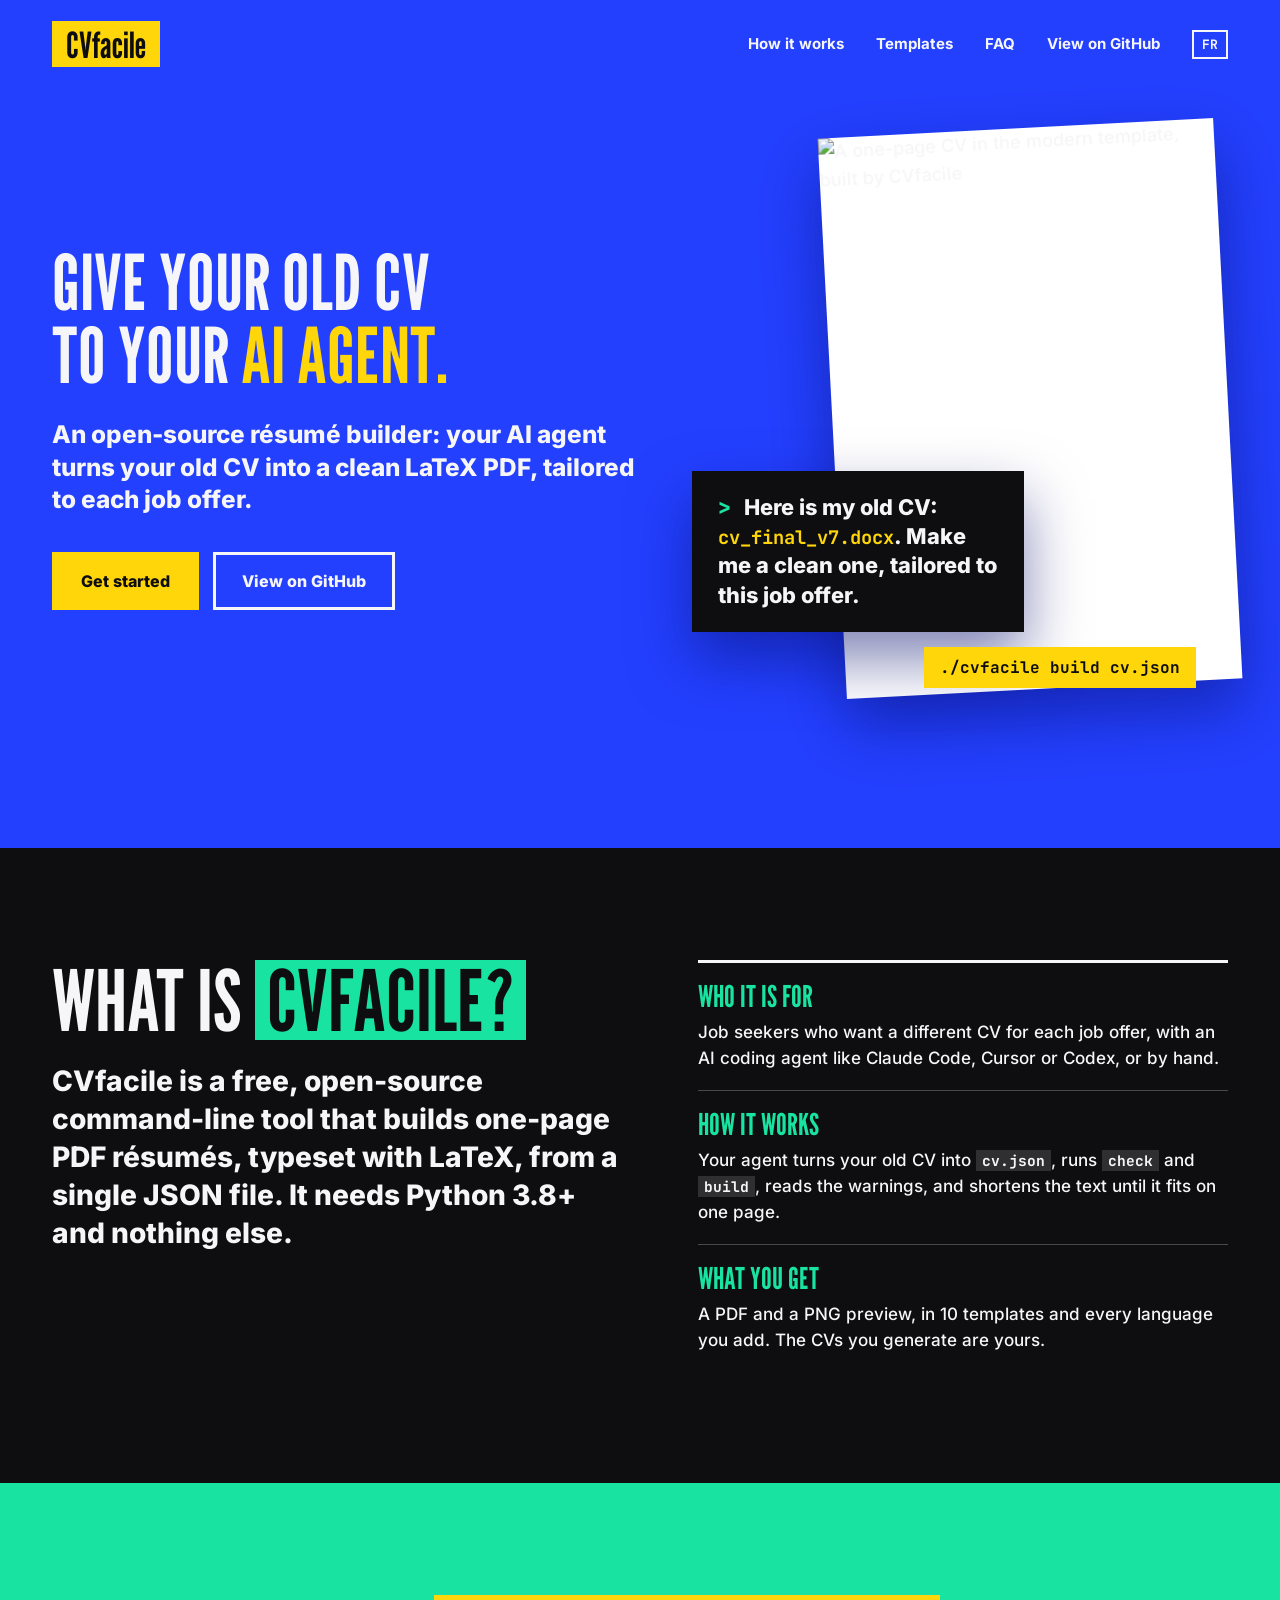
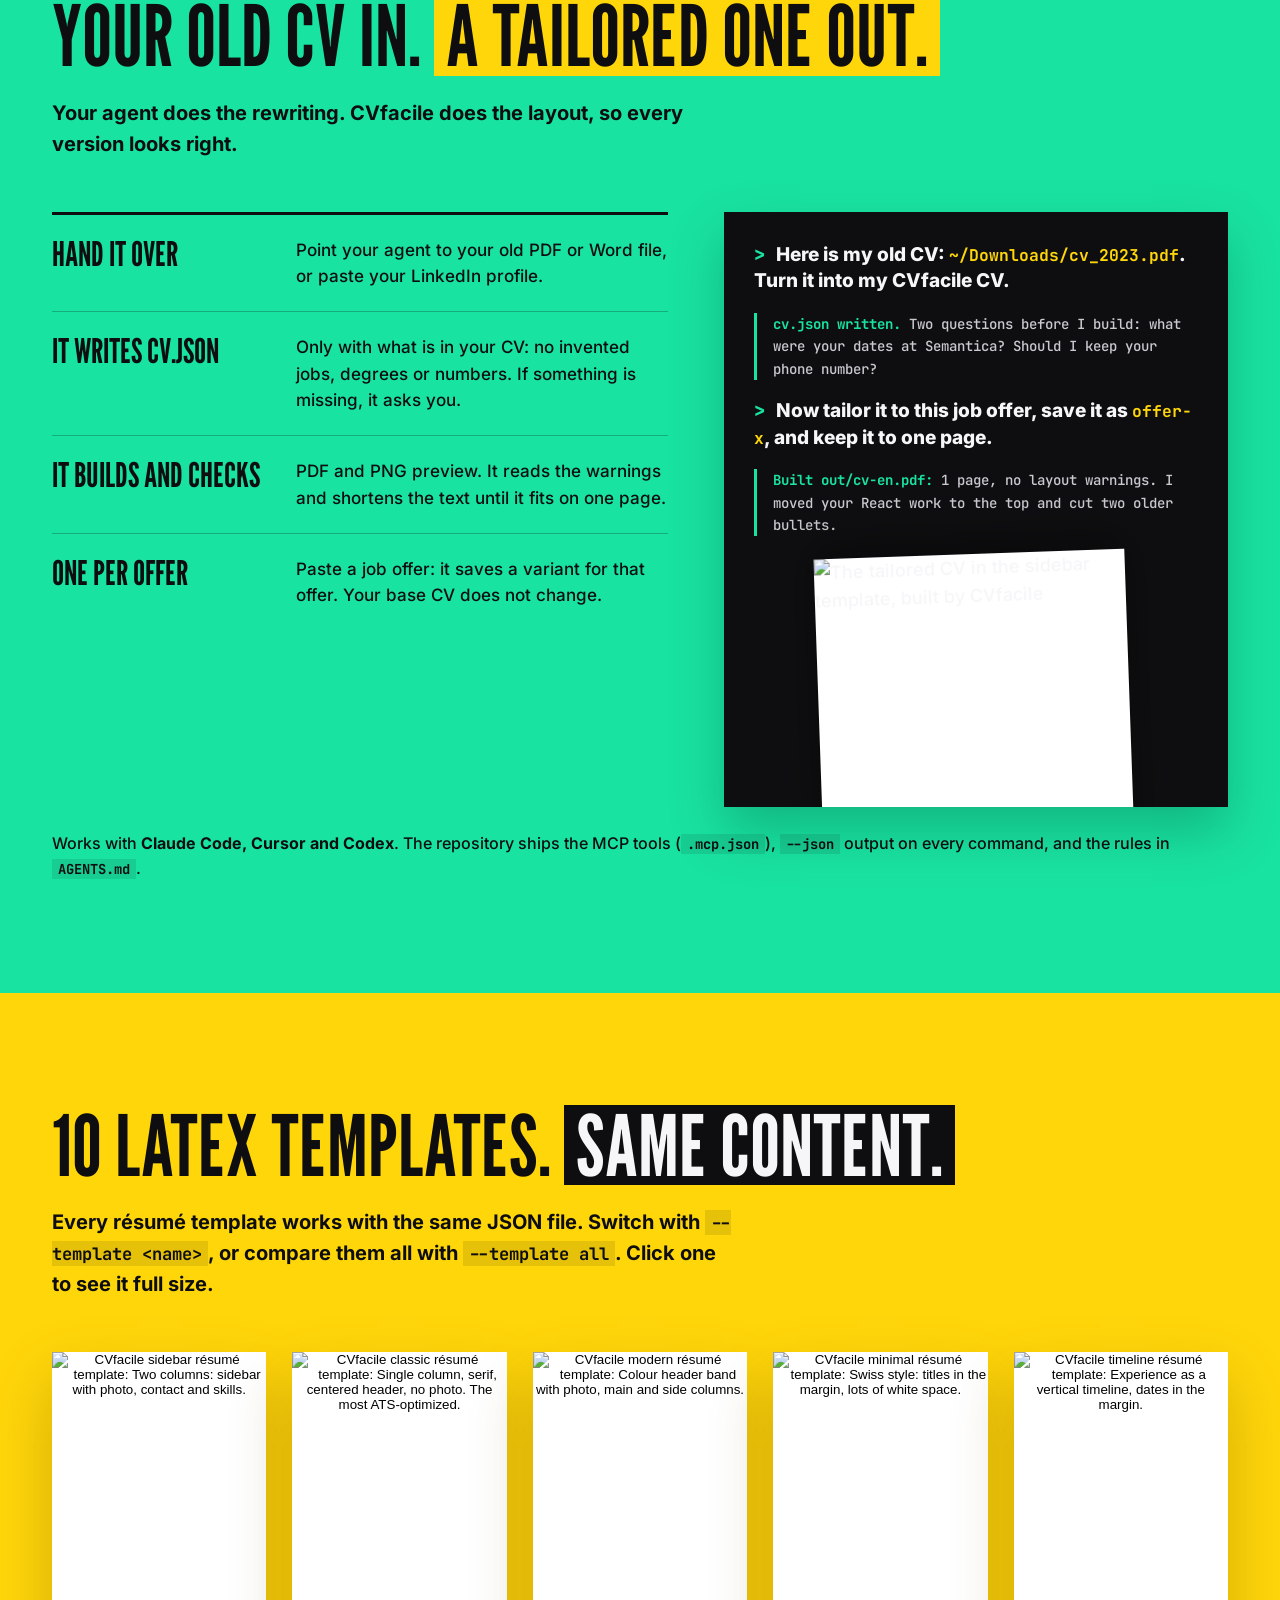
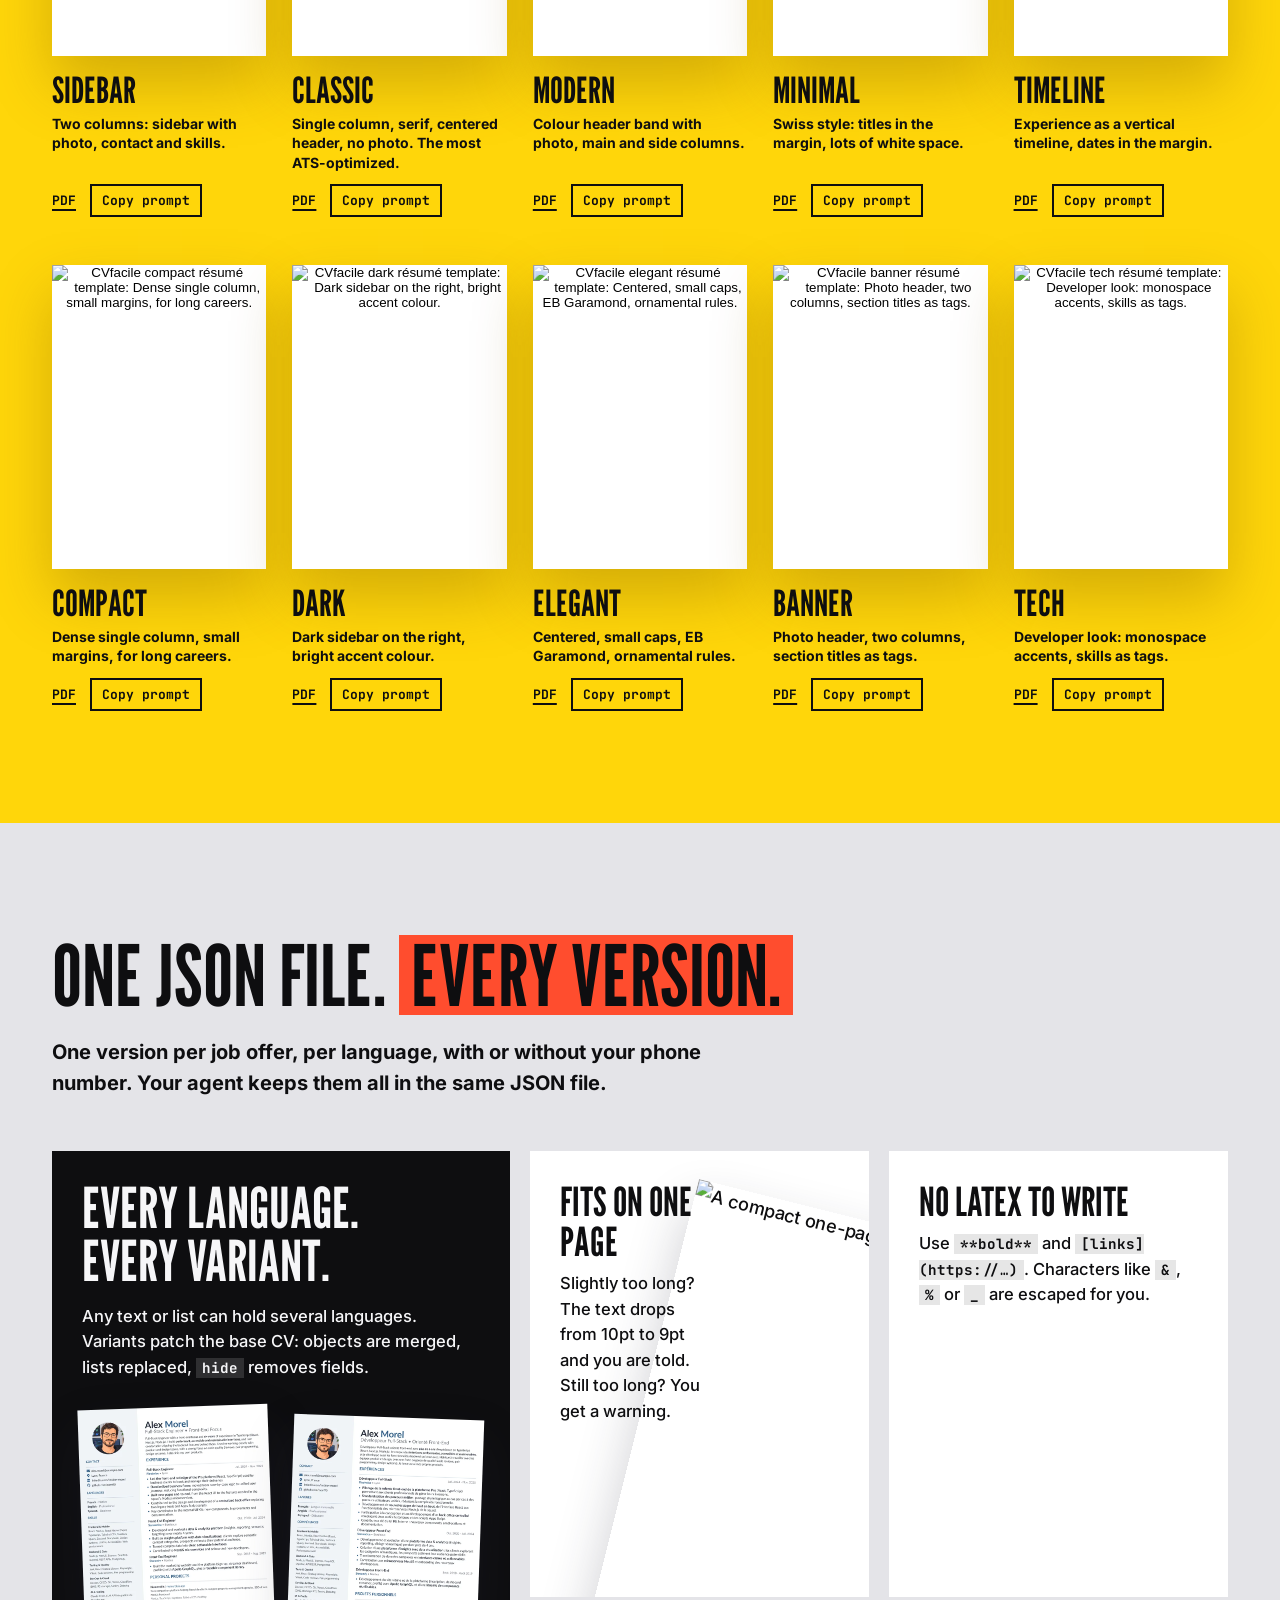
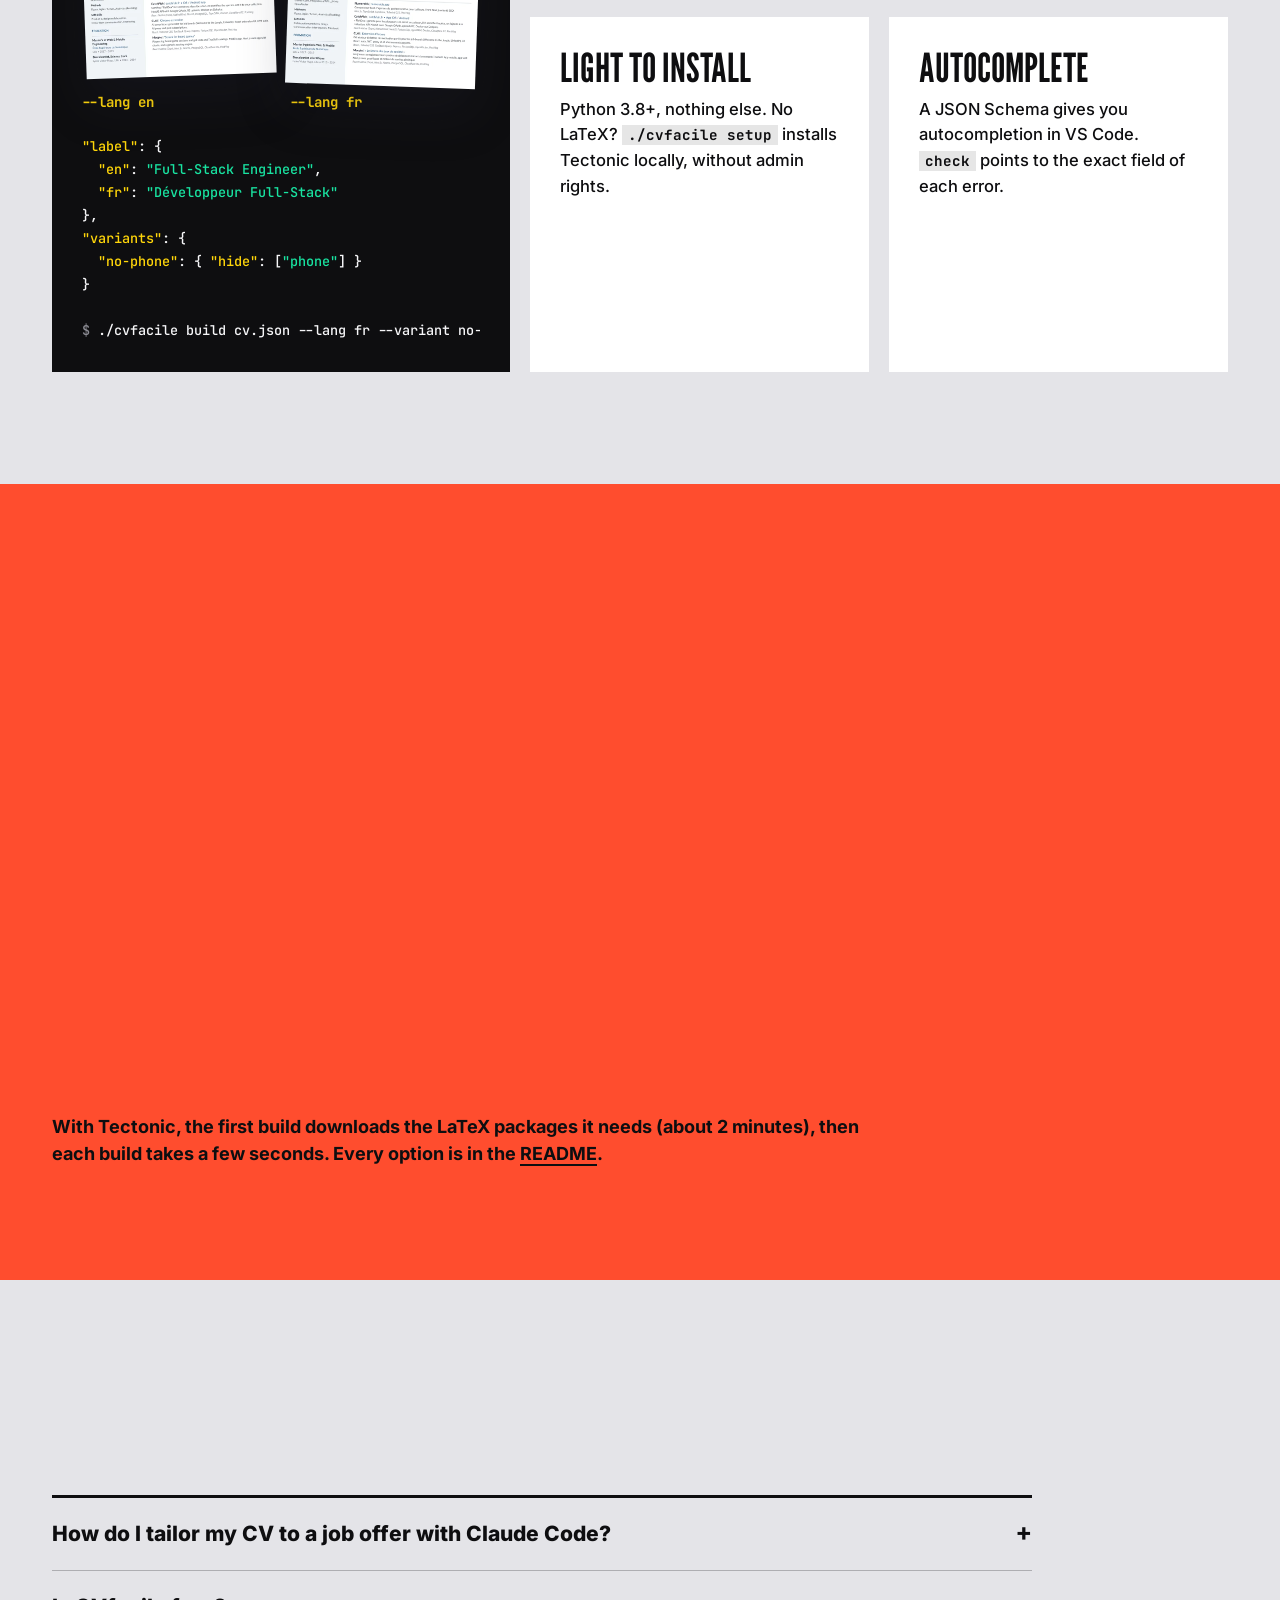
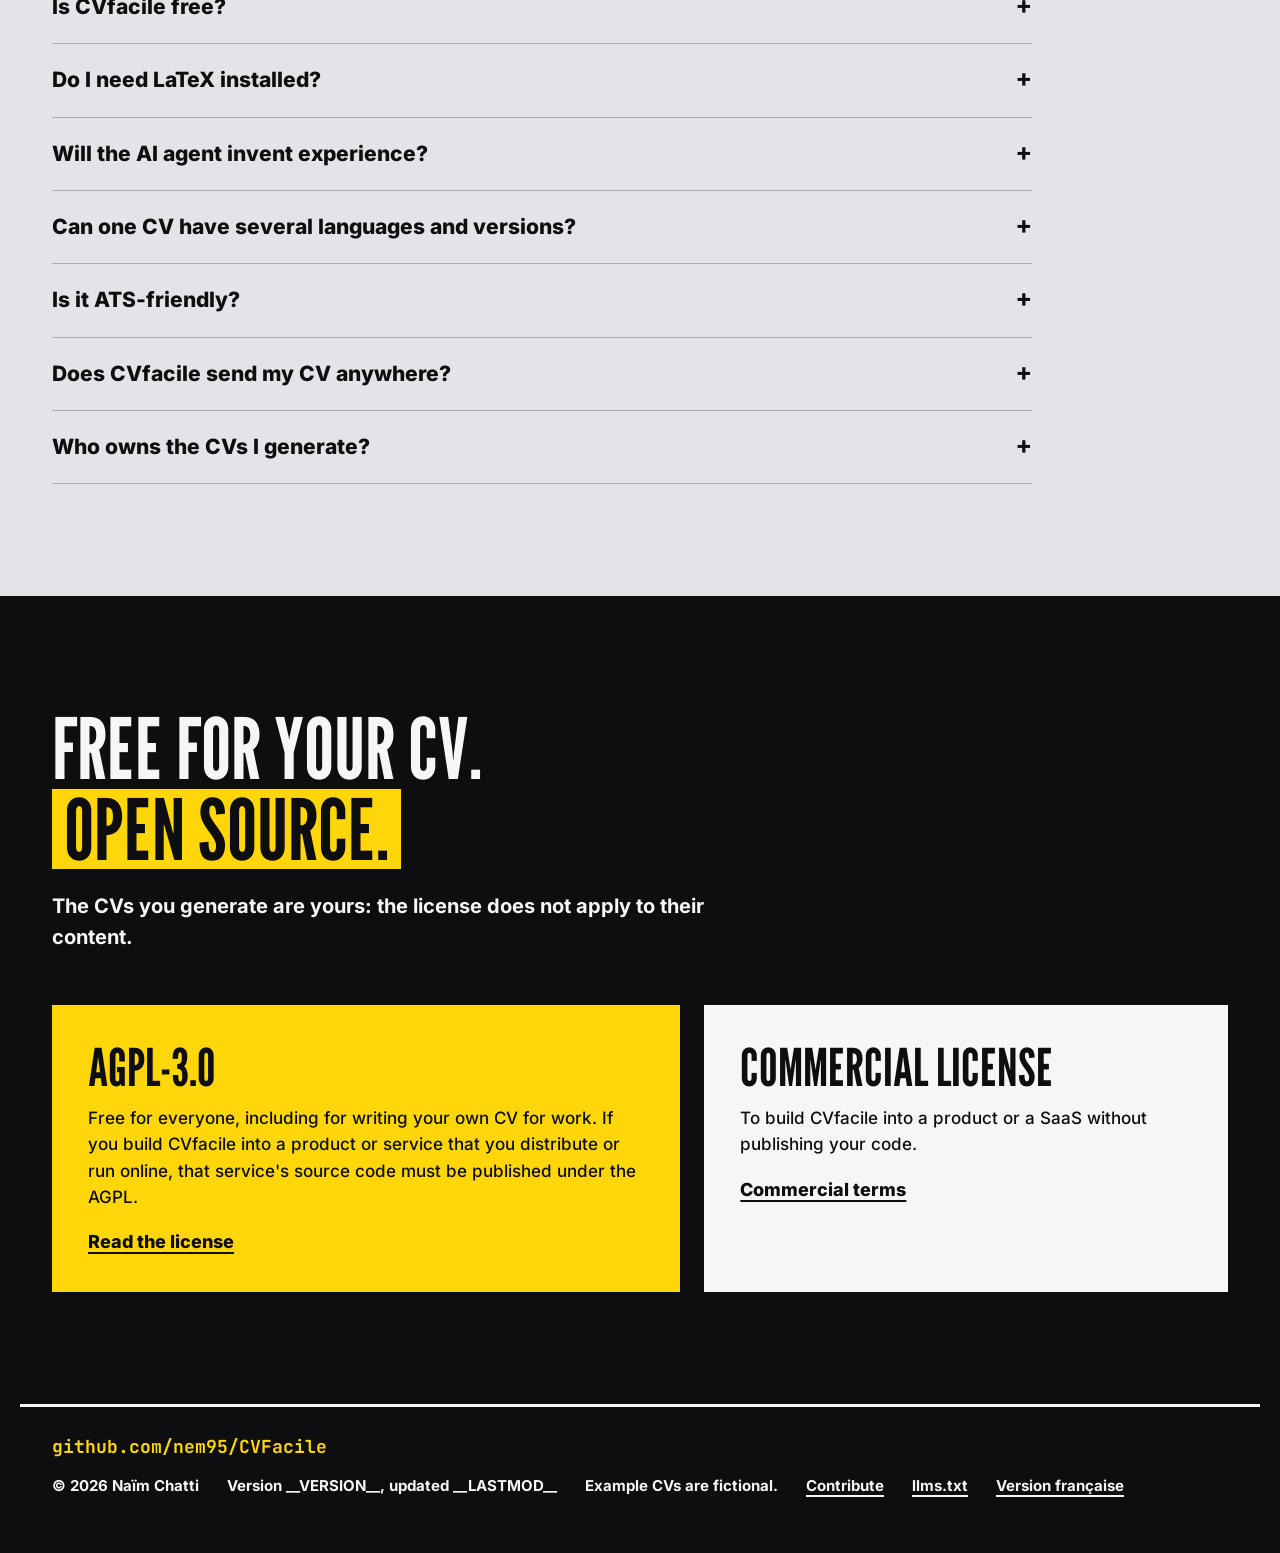
==== docs/index.html @ d2fac3aa "feat(site): add bilingual landing page for github pages" ====
<!DOCTYPE html>
<!-- SPDX-License-Identifier: AGPL-3.0-or-later -->
<html lang="en">
<head>
<meta charset="utf-8">
<meta name="viewport" content="width=device-width, initial-scale=1">
<title>CVfacile: AI resume builder for Claude Code, Cursor, Codex</title>
<meta name="description" content="Free, open-source CV generator: your AI agent turns your old CV into one JSON file and builds a one-page LaTeX PDF résumé tailored to each job offer.">
<link rel="canonical" href="https://nem95.github.io/CVFacile/">
<link rel="alternate" hreflang="en" href="https://nem95.github.io/CVFacile/">
<link rel="alternate" hreflang="fr" href="https://nem95.github.io/CVFacile/fr/">
<link rel="alternate" hreflang="x-default" href="https://nem95.github.io/CVFacile/">
<link rel="alternate" type="text/markdown" title="llms.txt" href="https://nem95.github.io/CVFacile/llms.txt">
<meta property="og:type" content="website">
<meta property="og:site_name" content="CVfacile">
<meta property="og:locale" content="en_US">
<meta property="og:url" content="https://nem95.github.io/CVFacile/">
<meta property="og:title" content="CVfacile: give your old CV to your AI agent">
<meta property="og:description" content="Free, open-source résumé builder: your AI agent turns your old CV into a clean LaTeX PDF, tailored to each job offer.">
<meta property="og:image" content="https://nem95.github.io/CVFacile/assets/og.png">
<meta property="og:image:width" content="1200">
<meta property="og:image:height" content="630">
<meta property="og:image:alt" content="Give your old CV to your AI agent. Get a clean LaTeX PDF résumé, tailored to each job offer.">
<meta name="twitter:card" content="summary_large_image">
<meta name="theme-color" content="#2340FF">
<link rel="icon" href="favicon.svg" type="image/svg+xml">
<link rel="icon" href="favicon-32.png" type="image/png" sizes="32x32">
<link rel="apple-touch-icon" href="apple-touch-icon.png">
<link rel="preload" href="assets/fonts/league-gothic.woff2" as="font" type="font/woff2" crossorigin>
<link rel="preload" href="assets/fonts/inter.woff2" as="font" type="font/woff2" crossorigin>
<link rel="stylesheet" href="assets/site.css">
<script>
  // Entrance animations only when the visitor accepts motion.
  if (!matchMedia("(prefers-reduced-motion: reduce)").matches && "IntersectionObserver" in window) {
    document.documentElement.classList.add("motion");
  }
</script>
<script type="application/ld+json">
{
 "@context": "https://schema.org",
 "@graph": [
  {
   "@type": [
    "SoftwareApplication",
    "SoftwareSourceCode"
   ],
   "@id": "https://nem95.github.io/CVFacile/#app",
   "name": "CVfacile",
   "url": "https://nem95.github.io/CVFacile/",
   "inLanguage": [
    "en",
    "fr"
   ],
   "description": "Free, open-source command-line tool that builds one-page PDF résumés (CVs), typeset with LaTeX, from a single JSON file. Made for humans and AI agents (Claude Code, Cursor, Codex): --json output, MCP tools and AGENTS.md instructions.",
   "applicationCategory": "DeveloperApplication",
   "applicationSubCategory": "Résumé / CV generator",
   "operatingSystem": "Any system with Python 3.8+",
   "softwareVersion": "__VERSION__",
   "programmingLanguage": [
    "Python",
    "LaTeX"
   ],
   "runtimePlatform": "Python 3.8+",
   "codeRepository": "https://github.com/nem95/CVFacile",
   "license": "https://www.gnu.org/licenses/agpl-3.0.html",
   "image": "https://nem95.github.io/CVFacile/assets/og.png",
   "screenshot": "https://nem95.github.io/CVFacile/examples/output/modern.png",
   "featureList": [
    "10 LaTeX résumé templates from one JSON file",
    "Translations of any text or list",
    "Variants: merged objects, replaced lists, hidden fields",
    "Fits on one page: text reduced from 10pt to 9pt and reported",
    "--json output on every command",
    "MCP tools: check_cv, build_cv, list_templates, get_schema",
    "JSON Schema for autocompletion",
    "Local Tectonic install without admin rights"
   ],
   "offers": {
    "@type": "Offer",
    "price": "0",
    "priceCurrency": "EUR",
    "description": "Free under AGPL-3.0. A commercial license is available for closed-source products and SaaS."
   },
   "author": {
    "@id": "https://nem95.github.io/CVFacile/#author"
   },
   "copyrightYear": 2026,
   "dateModified": "__LASTMOD__"
  },
  {
   "@type": "Person",
   "@id": "https://nem95.github.io/CVFacile/#author",
   "name": "Naïm Chatti",
   "url": "https://github.com/nem95",
   "sameAs": [
    "https://github.com/nem95"
   ]
  },
  {
   "@type": "FAQPage",
   "@id": "https://nem95.github.io/CVFacile/#faq",
   "inLanguage": "en",
   "mainEntity": [
    {
     "@type": "Question",
     "name": "How do I tailor my CV to a job offer with Claude Code?",
     "acceptedAnswer": {
      "@type": "Answer",
      "text": "Clone the repository and open Claude Code (or Cursor, or Codex) in the folder: .mcp.json gives the agent the CVfacile tools. Give it your old CV, then paste the job offer and ask for a variant. It saves the changes under a name like offer-x and builds the PDF."
     }
    },
    {
     "@type": "Question",
     "name": "Is CVfacile free?",
     "acceptedAnswer": {
      "@type": "Answer",
      "text": "Yes. CVfacile is free and open source under the AGPL-3.0, including for writing your own CV for work. A commercial license is only needed to build it into a product or a SaaS without publishing your code."
     }
    },
    {
     "@type": "Question",
     "name": "Do I need LaTeX installed?",
     "acceptedAnswer": {
      "@type": "Answer",
      "text": "No. ./cvfacile setup installs Tectonic into ./.bin, without admin rights. If pdflatex (TeX Live, MiKTeX) or the texlive/texlive Docker image is already there, CVfacile uses it."
     }
    },
    {
     "@type": "Question",
     "name": "Will the AI agent invent experience?",
     "acceptedAnswer": {
      "@type": "Answer",
      "text": "AGENTS.md tells agents to use only what you provided: no invented experience, degrees, numbers or skills. When something is missing, the agent asks you."
     }
    },
    {
     "@type": "Question",
     "name": "Can one CV have several languages and versions?",
     "acceptedAnswer": {
      "@type": "Answer",
      "text": "Yes. Any text or list can hold several languages, like {\"en\": \"…\", \"fr\": \"…\"}. Variants patch the base CV. Build one with --lang fr --variant offer-x, or hide fields with --hide phone,photo."
     }
    },
    {
     "@type": "Question",
     "name": "Is it ATS-friendly?",
     "acceptedAnswer": {
      "@type": "Answer",
      "text": "Yes, all 10 templates are ATS-friendly. The classic template is the most optimized: single column, no photo. Pick it when you apply through an applicant tracking system."
     }
    },
    {
     "@type": "Question",
     "name": "Does CVfacile send my CV anywhere?",
     "acceptedAnswer": {
      "@type": "Answer",
      "text": "No. CVfacile runs on your computer, with no server and no account. It only goes online to install Tectonic, which then downloads LaTeX packages. Your AI agent's provider sees what you share with the agent."
     }
    },
    {
     "@type": "Question",
     "name": "Who owns the CVs I generate?",
     "acceptedAnswer": {
      "@type": "Answer",
      "text": "You do. The license does not apply to their content."
     }
    }
   ]
  }
 ]
}
</script>
</head>
<body>

<header class="w-cobalt">
  <div class="wrap">
    <nav>
      <a class="mark" href="./" aria-label="CVfacile home">CVfacile</a>
      <ul>
        <li><a href="#agents">How it works</a></li>
        <li><a href="#templates">Templates</a></li>
        <li><a href="#faq">FAQ</a></li>
        <li><a href="https://github.com/nem95/CVFacile"><span class="long">View on </span>GitHub</a></li>
        <li><a class="lang-switch" href="https://nem95.github.io/CVFacile/fr/" hreflang="fr" lang="fr" aria-label="Version française">FR</a></li>
      </ul>
    </nav>

    <div class="hero">
      <div>
        <h1>Give your old CV<br>to your <em>AI agent.</em></h1>
        <p class="lede">An open-source résumé builder: your AI agent turns your old CV into a clean LaTeX PDF, tailored to each job offer.</p>
        <div class="actions">
          <a class="btn solid" href="#start">Get started</a>
          <a class="btn" href="https://github.com/nem95/CVFacile">View on GitHub</a>
        </div>
      </div>

      <div class="stage">
        <div class="sheet"><img src="examples/output/thumb/modern-480.webp" srcset="examples/output/thumb/modern-480.webp 480w, examples/output/thumb/modern-910.webp 910w" sizes="(max-width: 1024px) 440px, 420px" width="910" height="1287" alt="A one-page CV in the modern template, built by CVfacile" fetchpriority="high"></div>
        <p class="prompt hero-prompt">Here is my old CV: <code>cv_final_v7.docx</code>. Make me a clean one, tailored to this job offer.</p>
        <span class="cmd" aria-hidden="true">./cvfacile build cv.json</span>
      </div>
    </div>
  </div>
</header>

<main>
  <!-- Demo video: add docs/demo.mp4, then put this section back.
  <section id="demo" class="w-ink">
    <div class="wrap">
      <div class="reveal">
        <h2>See it in <span class="stamp mint">action.</span></h2>
        <p class="intro">An old CV goes in. Your agent rewrites it, and you get a clean PDF in every template.</p>
      </div>
      <video class="demo reveal" controls muted playsinline preload="metadata" poster="assets/og.png">
        <source src="demo.mp4" type="video/mp4">
      </video>
    </div>
  </section>
  -->

  <section id="about" class="w-ink">
    <div class="wrap about">
      <div class="reveal">
        <h2>What is <span class="stamp mint">CVfacile?</span></h2>
        <p class="statement">CVfacile is a free, open-source command-line tool that builds one-page PDF résumés, typeset with LaTeX, from a single JSON file. It needs Python 3.8+ and nothing else.</p>
      </div>
      <dl class="facts reveal" style="--i:1">
          <div><dt>Who it is for</dt><dd>Job seekers who want a different CV for each job offer, with an AI coding agent like Claude Code, Cursor or Codex, or by hand.</dd></div>
          <div><dt>How it works</dt><dd>Your agent turns your old CV into <code>cv.json</code>, runs <code>check</code> and <code>build</code>, reads the warnings, and shortens the text until it fits on one page.</dd></div>
          <div><dt>What you get</dt><dd>A PDF and a PNG preview, in 10 templates and every language you add. The CVs you generate are yours.</dd></div>
      </dl>
    </div>
  </section>

  <section id="agents" class="w-mint">
    <div class="wrap">
      <div class="reveal">
        <h2>Your old CV in. <span class="stamp yellow">A tailored one out.</span></h2>
        <p class="intro">Your agent does the rewriting. CVfacile does the layout, so every version looks right.</p>
      </div>
      <div class="split">
        <ol class="how reveal" style="--i:1">
          <li><strong>Hand it over</strong><span>Point your agent to your old PDF or Word file, or paste your LinkedIn profile.</span></li>
          <li><strong>It writes cv.json</strong><span>Only with what is in your CV: no invented jobs, degrees or numbers. If something is missing, it asks you.</span></li>
          <li><strong>It builds and checks</strong><span>PDF and PNG preview. It reads the warnings and shortens the text until it fits on one page.</span></li>
          <li><strong>One per offer</strong><span>Paste a job offer: it saves a variant for that offer. Your base CV does not change.</span></li>
        </ol>
        <div class="chat reveal" style="--i:2">
          <p class="you">Here is my old CV: <code>~/Downloads/cv_2023.pdf</code>. Turn it into my CVfacile CV.</p>
          <p class="agent"><b>cv.json written.</b> Two questions before I build: what were your dates at Semantica? Should I keep your phone number?</p>
          <p class="you">Now tailor it to this job offer, save it as <code>offer-x</code>, and keep it to one page.</p>
          <p class="agent"><b>Built out/cv-en.pdf:</b> 1 page, no layout warnings. I moved your React work to the top and cut two older bullets.</p>
          <div class="sheet"><img src="examples/output/thumb/sidebar-480.webp" srcset="examples/output/thumb/sidebar-480.webp 480w, examples/output/thumb/sidebar-910.webp 910w" sizes="(max-width: 1024px) 78vw, 340px" width="910" height="1287" alt="The tailored CV in the sidebar template, built by CVfacile" loading="lazy"></div>
        </div>
      </div>
      <p class="tools reveal">Works with <strong>Claude Code, Cursor and Codex</strong>. The repository ships the MCP tools (<code>.mcp.json</code>), <code>--json</code> output on every command, and the rules in <code>AGENTS.md</code>.</p>
    </div>
  </section>

  <section id="templates" class="w-yellow">
    <div class="wrap">
      <div class="reveal">
        <h2>10 LaTeX templates. <span class="stamp ink">Same content.</span></h2>
        <p class="intro">Every résumé template works with the same JSON file. Switch with <code>--template &lt;name&gt;</code>, or compare them all with <code>--template all</code>. Click one to see it full size.</p>
      </div>
      <div class="gallery">
        <figure class="tpl reveal" style="--i:0" data-name="sidebar" data-full="examples/output/sidebar.png" data-pdf="examples/output/sidebar.pdf">
          <button type="button"><img src="examples/output/thumb/sidebar-480.webp" srcset="examples/output/thumb/sidebar-480.webp 480w, examples/output/thumb/sidebar-910.webp 910w" sizes="(max-width: 767px) 50vw, (max-width: 1024px) 33vw, 230px" width="910" height="1287" alt="CVfacile sidebar résumé template: Two columns: sidebar with photo, contact and skills." loading="lazy"></button>
          <figcaption><strong>sidebar</strong><span>Two columns: sidebar with photo, contact and skills.</span><span class="links"><a class="pdf" href="examples/output/sidebar.pdf" target="_blank" rel="noopener">PDF<span class="sr"> sidebar</span></a><button type="button" class="copy" data-prompt="Build my CV with the CVfacile sidebar template: run ./cvfacile build cv.json --template sidebar, then check the warnings and look at the PNG." data-label="Copy prompt" data-done="Copied">Copy prompt</button></span></figcaption>
        </figure>
        <figure class="tpl reveal" style="--i:1" data-name="classic" data-full="examples/output/classic.png" data-pdf="examples/output/classic.pdf">
          <button type="button"><img src="examples/output/thumb/classic-480.webp" srcset="examples/output/thumb/classic-480.webp 480w, examples/output/thumb/classic-910.webp 910w" sizes="(max-width: 767px) 50vw, (max-width: 1024px) 33vw, 230px" width="910" height="1287" alt="CVfacile classic résumé template: Single column, serif, centered header, no photo. The most ATS-optimized." loading="lazy"></button>
          <figcaption><strong>classic</strong><span>Single column, serif, centered header, no photo. The most ATS-optimized.</span><span class="links"><a class="pdf" href="examples/output/classic.pdf" target="_blank" rel="noopener">PDF<span class="sr"> classic</span></a><button type="button" class="copy" data-prompt="Build my CV with the CVfacile classic template: run ./cvfacile build cv.json --template classic, then check the warnings and look at the PNG." data-label="Copy prompt" data-done="Copied">Copy prompt</button></span></figcaption>
        </figure>
        <figure class="tpl reveal" style="--i:2" data-name="modern" data-full="examples/output/modern.png" data-pdf="examples/output/modern.pdf">
          <button type="button"><img src="examples/output/thumb/modern-480.webp" srcset="examples/output/thumb/modern-480.webp 480w, examples/output/thumb/modern-910.webp 910w" sizes="(max-width: 767px) 50vw, (max-width: 1024px) 33vw, 230px" width="910" height="1287" alt="CVfacile modern résumé template: Colour header band with photo, main and side columns." loading="lazy"></button>
          <figcaption><strong>modern</strong><span>Colour header band with photo, main and side columns.</span><span class="links"><a class="pdf" href="examples/output/modern.pdf" target="_blank" rel="noopener">PDF<span class="sr"> modern</span></a><button type="button" class="copy" data-prompt="Build my CV with the CVfacile modern template: run ./cvfacile build cv.json --template modern, then check the warnings and look at the PNG." data-label="Copy prompt" data-done="Copied">Copy prompt</button></span></figcaption>
        </figure>
        <figure class="tpl reveal" style="--i:3" data-name="minimal" data-full="examples/output/minimal.png" data-pdf="examples/output/minimal.pdf">
          <button type="button"><img src="examples/output/thumb/minimal-480.webp" srcset="examples/output/thumb/minimal-480.webp 480w, examples/output/thumb/minimal-910.webp 910w" sizes="(max-width: 767px) 50vw, (max-width: 1024px) 33vw, 230px" width="910" height="1287" alt="CVfacile minimal résumé template: Swiss style: titles in the margin, lots of white space." loading="lazy"></button>
          <figcaption><strong>minimal</strong><span>Swiss style: titles in the margin, lots of white space.</span><span class="links"><a class="pdf" href="examples/output/minimal.pdf" target="_blank" rel="noopener">PDF<span class="sr"> minimal</span></a><button type="button" class="copy" data-prompt="Build my CV with the CVfacile minimal template: run ./cvfacile build cv.json --template minimal, then check the warnings and look at the PNG." data-label="Copy prompt" data-done="Copied">Copy prompt</button></span></figcaption>
        </figure>
        <figure class="tpl reveal" style="--i:4" data-name="timeline" data-full="examples/output/timeline.png" data-pdf="examples/output/timeline.pdf">
          <button type="button"><img src="examples/output/thumb/timeline-480.webp" srcset="examples/output/thumb/timeline-480.webp 480w, examples/output/thumb/timeline-910.webp 910w" sizes="(max-width: 767px) 50vw, (max-width: 1024px) 33vw, 230px" width="910" height="1287" alt="CVfacile timeline résumé template: Experience as a vertical timeline, dates in the margin." loading="lazy"></button>
          <figcaption><strong>timeline</strong><span>Experience as a vertical timeline, dates in the margin.</span><span class="links"><a class="pdf" href="examples/output/timeline.pdf" target="_blank" rel="noopener">PDF<span class="sr"> timeline</span></a><button type="button" class="copy" data-prompt="Build my CV with the CVfacile timeline template: run ./cvfacile build cv.json --template timeline, then check the warnings and look at the PNG." data-label="Copy prompt" data-done="Copied">Copy prompt</button></span></figcaption>
        </figure>
        <figure class="tpl reveal" style="--i:0" data-name="compact" data-full="examples/output/compact.png" data-pdf="examples/output/compact.pdf">
          <button type="button"><img src="examples/output/thumb/compact-480.webp" srcset="examples/output/thumb/compact-480.webp 480w, examples/output/thumb/compact-910.webp 910w" sizes="(max-width: 767px) 50vw, (max-width: 1024px) 33vw, 230px" width="910" height="1287" alt="CVfacile compact résumé template: Dense single column, small margins, for long careers." loading="lazy"></button>
          <figcaption><strong>compact</strong><span>Dense single column, small margins, for long careers.</span><span class="links"><a class="pdf" href="examples/output/compact.pdf" target="_blank" rel="noopener">PDF<span class="sr"> compact</span></a><button type="button" class="copy" data-prompt="Build my CV with the CVfacile compact template: run ./cvfacile build cv.json --template compact, then check the warnings and look at the PNG." data-label="Copy prompt" data-done="Copied">Copy prompt</button></span></figcaption>
        </figure>
        <figure class="tpl reveal" style="--i:1" data-name="dark" data-full="examples/output/dark.png" data-pdf="examples/output/dark.pdf">
          <button type="button"><img src="examples/output/thumb/dark-480.webp" srcset="examples/output/thumb/dark-480.webp 480w, examples/output/thumb/dark-910.webp 910w" sizes="(max-width: 767px) 50vw, (max-width: 1024px) 33vw, 230px" width="910" height="1287" alt="CVfacile dark résumé template: Dark sidebar on the right, bright accent colour." loading="lazy"></button>
          <figcaption><strong>dark</strong><span>Dark sidebar on the right, bright accent colour.</span><span class="links"><a class="pdf" href="examples/output/dark.pdf" target="_blank" rel="noopener">PDF<span class="sr"> dark</span></a><button type="button" class="copy" data-prompt="Build my CV with the CVfacile dark template: run ./cvfacile build cv.json --template dark, then check the warnings and look at the PNG." data-label="Copy prompt" data-done="Copied">Copy prompt</button></span></figcaption>
        </figure>
        <figure class="tpl reveal" style="--i:2" data-name="elegant" data-full="examples/output/elegant.png" data-pdf="examples/output/elegant.pdf">
          <button type="button"><img src="examples/output/thumb/elegant-480.webp" srcset="examples/output/thumb/elegant-480.webp 480w, examples/output/thumb/elegant-910.webp 910w" sizes="(max-width: 767px) 50vw, (max-width: 1024px) 33vw, 230px" width="910" height="1287" alt="CVfacile elegant résumé template: Centered, small caps, EB Garamond, ornamental rules." loading="lazy"></button>
          <figcaption><strong>elegant</strong><span>Centered, small caps, EB Garamond, ornamental rules.</span><span class="links"><a class="pdf" href="examples/output/elegant.pdf" target="_blank" rel="noopener">PDF<span class="sr"> elegant</span></a><button type="button" class="copy" data-prompt="Build my CV with the CVfacile elegant template: run ./cvfacile build cv.json --template elegant, then check the warnings and look at the PNG." data-label="Copy prompt" data-done="Copied">Copy prompt</button></span></figcaption>
        </figure>
        <figure class="tpl reveal" style="--i:3" data-name="banner" data-full="examples/output/banner.png" data-pdf="examples/output/banner.pdf">
          <button type="button"><img src="examples/output/thumb/banner-480.webp" srcset="examples/output/thumb/banner-480.webp 480w, examples/output/thumb/banner-910.webp 910w" sizes="(max-width: 767px) 50vw, (max-width: 1024px) 33vw, 230px" width="910" height="1287" alt="CVfacile banner résumé template: Photo header, two columns, section titles as tags." loading="lazy"></button>
          <figcaption><strong>banner</strong><span>Photo header, two columns, section titles as tags.</span><span class="links"><a class="pdf" href="examples/output/banner.pdf" target="_blank" rel="noopener">PDF<span class="sr"> banner</span></a><button type="button" class="copy" data-prompt="Build my CV with the CVfacile banner template: run ./cvfacile build cv.json --template banner, then check the warnings and look at the PNG." data-label="Copy prompt" data-done="Copied">Copy prompt</button></span></figcaption>
        </figure>
        <figure class="tpl reveal" style="--i:4" data-name="tech" data-full="examples/output/tech.png" data-pdf="examples/output/tech.pdf">
          <button type="button"><img src="examples/output/thumb/tech-480.webp" srcset="examples/output/thumb/tech-480.webp 480w, examples/output/thumb/tech-910.webp 910w" sizes="(max-width: 767px) 50vw, (max-width: 1024px) 33vw, 230px" width="910" height="1287" alt="CVfacile tech résumé template: Developer look: monospace accents, skills as tags." loading="lazy"></button>
          <figcaption><strong>tech</strong><span>Developer look: monospace accents, skills as tags.</span><span class="links"><a class="pdf" href="examples/output/tech.pdf" target="_blank" rel="noopener">PDF<span class="sr"> tech</span></a><button type="button" class="copy" data-prompt="Build my CV with the CVfacile tech template: run ./cvfacile build cv.json --template tech, then check the warnings and look at the PNG." data-label="Copy prompt" data-done="Copied">Copy prompt</button></span></figcaption>
        </figure>
      </div>
    </div>
  </section>

  <section id="features" class="w-grey">
    <div class="wrap">
      <div class="reveal">
        <h2>One JSON file. <span class="stamp tomato">Every version.</span></h2>
        <p class="intro">One version per job offer, per language, with or without your phone number. Your agent keeps them all in the same JSON file.</p>
      </div>
      <div class="bento">
        <div class="tile dark reveal">
          <h3>Every language.<br>Every variant.</h3>
          <p>Any text or list can hold several languages. Variants patch the base CV: objects are merged, lists replaced, <code>hide</code> removes fields.</p>
          <div class="langs">
            <figure><img src="assets/cv-en.webp" alt="The example CV in English" width="700" height="990" loading="lazy"><figcaption>--lang en</figcaption></figure>
            <figure><img src="assets/cv-fr.webp" alt="The same CV in French" width="700" height="990" loading="lazy"><figcaption>--lang fr</figcaption></figure>
          </div>
<pre><span class="k">"label"</span>: {
  <span class="k">"en"</span>: <span class="s">"Full-Stack Engineer"</span>,
  <span class="k">"fr"</span>: <span class="s">"Développeur Full-Stack"</span>
},
<span class="k">"variants"</span>: {
  <span class="k">"no-phone"</span>: { <span class="k">"hide"</span>: [<span class="s">"phone"</span>] }
}

<span class="p">$ </span>./cvfacile build cv.json --lang fr --variant no-phone</pre>
        </div>
        <div class="tile page reveal" style="--i:1">
          <img src="examples/output/thumb/compact-480.webp" srcset="examples/output/thumb/compact-480.webp 480w, examples/output/thumb/compact-910.webp 910w" sizes="200px" width="910" height="1287" alt="A compact one-page CV" loading="lazy">
          <h3>Fits on one page</h3>
          <p>Slightly too long? The text drops from 10pt to 9pt and you are told. Still too long? You get a warning.</p>
        </div>
        <div class="tile reveal" style="--i:2">
          <h3>No LaTeX to write</h3>
          <p>Use <code>**bold**</code> and <code>[links](https://…)</code>. Characters like <code>&amp;</code>, <code>%</code> or <code>_</code> are escaped for you.</p>
        </div>
        <div class="tile reveal" style="--i:3">
          <h3>Light to install</h3>
          <p>Python 3.8+, nothing else. No LaTeX? <code>./cvfacile setup</code> installs Tectonic locally, without admin rights.</p>
        </div>
        <div class="tile reveal" style="--i:4">
          <h3>Autocomplete</h3>
          <p>A JSON Schema gives you autocompletion in VS Code. <code>check</code> points to the exact field of each error.</p>
        </div>
      </div>
    </div>
  </section>

  <section id="start" class="w-tomato start">
    <div class="wrap">
      <div class="reveal">
        <h2>Get started in <span class="stamp ink">a minute.</span></h2>
        <p class="intro">Clone the repository, open your AI agent in the folder, and give it your old CV. Prefer doing it by hand? These commands are all you need.</p>
      </div>
<pre class="reveal" style="--i:1"><span class="p">$ </span>git clone https://github.com/nem95/CVFacile.git &amp;&amp; cd CVFacile
<span class="p">$ </span>./cvfacile doctor          <span class="c"># check LaTeX and image tools</span>
<span class="p">$ </span>./cvfacile setup           <span class="c"># only if no LaTeX was found</span>
<span class="p">$ </span>./cvfacile init mycv.json  <span class="c"># example CV to fill in</span>
<span class="p">$ </span>./cvfacile build mycv.json

<span class="c"># French version, no phone, every template</span>
<span class="p">$ </span>./cvfacile build mycv.json --lang fr --hide phone --template all</pre>
      <p class="note">With Tectonic, the first build downloads the LaTeX packages it needs (about 2 minutes), then each build takes a few seconds. Every option is in the <a href="https://github.com/nem95/CVFacile#readme">README</a>.</p>
    </div>
  </section>

  <section id="faq" class="w-grey">
    <div class="wrap">
      <h2 class="reveal">Frequently asked <span class="stamp ink">questions.</span></h2>
      <div class="faq">
        <details>
          <summary>How do I tailor my CV to a job offer with Claude Code?</summary>
          <p>Clone the repository and open Claude Code (or Cursor, or Codex) in the folder: <code>.mcp.json</code> gives the agent the CVfacile tools. Give it your old CV, then paste the job offer and ask for a variant. It saves the changes under a name like <code>offer-x</code> and builds the PDF.</p>
        </details>
        <details>
          <summary>Is CVfacile free?</summary>
          <p>Yes. CVfacile is free and open source under the AGPL-3.0, including for writing your own CV for work. A commercial license is only needed to build it into a product or a SaaS without publishing your code.</p>
        </details>
        <details>
          <summary>Do I need LaTeX installed?</summary>
          <p>No. <code>./cvfacile setup</code> installs Tectonic into <code>./.bin</code>, without admin rights. If pdflatex (TeX Live, MiKTeX) or the <code>texlive/texlive</code> Docker image is already there, CVfacile uses it.</p>
        </details>
        <details>
          <summary>Will the AI agent invent experience?</summary>
          <p><code>AGENTS.md</code> tells agents to use only what you provided: no invented experience, degrees, numbers or skills. When something is missing, the agent asks you.</p>
        </details>
        <details>
          <summary>Can one CV have several languages and versions?</summary>
          <p>Yes. Any text or list can hold several languages, like <code>{"en": "…", "fr": "…"}</code>. Variants patch the base CV. Build one with <code>--lang fr --variant offer-x</code>, or hide fields with <code>--hide phone,photo</code>.</p>
        </details>
        <details>
          <summary>Is it ATS-friendly?</summary>
          <p>Yes, all 10 templates are ATS-friendly. The <code>classic</code> template is the most optimized: single column, no photo. Pick it when you apply through an applicant tracking system.</p>
        </details>
        <details>
          <summary>Does CVfacile send my CV anywhere?</summary>
          <p>No. CVfacile runs on your computer, with no server and no account. It only goes online to install Tectonic, which then downloads LaTeX packages. Your AI agent's provider sees what you share with the agent.</p>
        </details>
        <details>
          <summary>Who owns the CVs I generate?</summary>
          <p>You do. The license does not apply to their content.</p>
        </details>
      </div>
    </div>
  </section>

  <section id="license" class="w-ink">
    <div class="wrap">
      <div class="reveal">
        <h2>Free for your CV.<br><span class="stamp yellow">Open source.</span></h2>
        <p class="intro">The CVs you generate are yours: the license does not apply to their content.</p>
      </div>
      <div class="license">
        <div class="lic a reveal">
          <h3>AGPL-3.0</h3>
          <p>Free for everyone, including for writing your own CV for work. If you build CVfacile into a product or service that you distribute or run online, that service's source code must be published under the AGPL.</p>
          <a href="https://github.com/nem95/CVFacile/blob/main/LICENSE">Read the license</a>
        </div>
        <div class="lic b reveal" style="--i:1">
          <h3>Commercial license</h3>
          <p>To build CVfacile into a product or a SaaS without publishing your code.</p>
          <a href="https://github.com/nem95/CVFacile/blob/main/COMMERCIAL.md">Commercial terms</a>
        </div>
      </div>
    </div>
  </section>
</main>

<footer class="w-ink">
  <div class="wrap endline">
    <a class="url" href="https://github.com/nem95/CVFacile">github.com/nem95/CVFacile</a>
    <div class="meta">
      <span>© 2026 Naïm Chatti</span>
      <span>Version __VERSION__, updated __LASTMOD__</span>
      <span>Example CVs are fictional.</span>
      <a href="https://github.com/nem95/CVFacile/blob/main/CONTRIBUTING.md">Contribute</a>
      <a href="llms.txt">llms.txt</a>
      <a href="https://nem95.github.io/CVFacile/fr/" hreflang="fr" lang="fr">Version française</a>
    </div>
  </div>
</footer>

<dialog id="viewer" aria-label="Template preview">
  <div class="dlg-bar">
    <strong id="viewer-name"></strong>
    <div><a id="viewer-pdf" href="examples/output/sidebar.pdf" target="_blank" rel="noopener">Open PDF</a><button type="button" id="viewer-close">Close</button></div>
  </div>
  <img id="viewer-img" alt="">
</dialog>

<script src="assets/site.js" defer></script>
</body>
</html>
---- docs/assets/site.css ----
/* SPDX-License-Identifier: AGPL-3.0-or-later */
/* CVfacile site. Same look as the promo video: flat cut-paper colour fields,
   one per section. Corners are sharp everywhere (radius 0).
   Fonts are self-hosted (SIL OFL, see fonts/OFL.txt). */

@font-face { font-family: "League Gothic"; src: url("fonts/league-gothic.woff2") format("woff2"); font-weight: 400; font-display: swap; }
@font-face { font-family: "Inter"; src: url("fonts/inter.woff2") format("woff2"); font-weight: 100 900; font-display: swap; }
@font-face { font-family: "JetBrains Mono"; src: url("fonts/jetbrains-mono.woff2") format("woff2"); font-weight: 100 800; font-display: swap; }
/* Metric-matched fallbacks: less layout shift while the web fonts load */
@font-face { font-family: "Inter Fallback"; src: local("Arial"), local("Helvetica"); size-adjust: 107%; ascent-override: 90%; descent-override: 22.5%; line-gap-override: 0%; }
@font-face { font-family: "League Gothic Fallback"; src: local("Arial Narrow"), local("Arial"); size-adjust: 78%; ascent-override: 98%; descent-override: 26%; line-gap-override: 0%; }

:root {
  --ink: #0E0E10;
  --paper: #F6F6F8;   /* text on dark grounds: off-white */
  --sheet: #FFFFFF;   /* CV pages stay pure white, like printed paper */
  --grey: #E4E4E8;
  --cobalt: #2340FF;
  --yellow: #FFD60A;
  --tomato: #FF4D2E;
  --mint: #19E3A1;
  --muted-on-ink: #8B8B93;
  --display: "League Gothic", "League Gothic Fallback", "Arial Narrow", sans-serif;
  --sans: "Inter", "Inter Fallback", system-ui, sans-serif;
  --mono: "JetBrains Mono", ui-monospace, monospace;
  --ease: cubic-bezier(0.16, 1, 0.3, 1);
}
* { box-sizing: border-box; }
html { scroll-behavior: smooth; }
body { margin: 0; background: var(--ink); color: var(--ink); font: 500 18px/1.55 var(--sans); -webkit-font-smoothing: antialiased; }
a { color: inherit; text-underline-offset: 4px; text-decoration-thickness: 2px; }
img { max-width: 100%; }
.wrap { max-width: 1240px; margin: 0 auto; padding: 0 32px; }

/* Colour worlds. Each one tints its own shadows. Text contrast is WCAG AA or better. */
.w-cobalt { background: var(--cobalt); color: var(--paper); --shadow: 0 28px 60px rgba(6, 14, 110, 0.5); }
.w-grey   { background: var(--grey);   color: var(--ink);   --shadow: 0 24px 50px rgba(40, 40, 60, 0.22); }
.w-yellow { background: var(--yellow); color: var(--ink);   --shadow: 0 28px 56px rgba(120, 86, 0, 0.32); }
.w-mint   { background: var(--mint);   color: var(--ink);   --shadow: 0 24px 50px rgba(0, 80, 52, 0.3); }
.w-tomato { background: var(--tomato); color: var(--ink);   --shadow: 0 24px 50px rgba(110, 20, 0, 0.35); }
.w-ink    { background: var(--ink);    color: var(--paper); --shadow: 0 28px 70px rgba(0, 0, 0, 0.6); }

/* Type */
h1, h2, h3 { font-family: var(--display); font-weight: 400; text-transform: uppercase; letter-spacing: 0; margin: 0; }
h1 { font-size: clamp(52px, 6vw, 88px); line-height: 0.95; margin-bottom: 26px; }
h1 em { font-style: normal; color: var(--yellow); }
h2 { font-size: clamp(54px, 6.6vw, 100px); line-height: 0.95; margin-bottom: 22px; }
/* One stamped word per headline, in the colour of the next section (as in the video) */
.stamp { display: inline-block; padding: 0 0.14em; color: var(--ink); }
.stamp.yellow { background: var(--yellow); }
.stamp.mint { background: var(--mint); }
.stamp.tomato { background: var(--tomato); }
.stamp.cobalt { background: var(--cobalt); color: var(--paper); }
.stamp.ink { background: var(--ink); color: var(--paper); }
.lede { font-weight: 800; font-size: clamp(20px, 1.9vw, 25px); line-height: 1.35; max-width: 24em; margin: 0 0 36px; }
.intro { font-weight: 700; font-size: 20px; max-width: 34em; margin: 0 0 52px; }
code, pre { font-family: var(--mono); }
:not(pre) > code { font-weight: 700; font-size: 0.86em; padding: 1px 6px; background: rgba(14, 14, 16, 0.1); }
.w-cobalt :not(pre) > code, .w-ink :not(pre) > code, .tile.dark :not(pre) > code { background: rgba(246, 246, 248, 0.14); }

pre {
  margin: 0; background: var(--ink); color: var(--paper);
  padding: 26px 28px; overflow-x: auto; font-size: 14.5px; line-height: 1.7; font-weight: 500;
}
pre .k { color: var(--yellow); }
pre .s { color: var(--mint); }
pre .c, pre .p { color: var(--muted-on-ink); }
pre .p { user-select: none; }

section { padding: 112px 0; }

/* Nav */
nav { display: flex; align-items: center; justify-content: space-between; height: 88px; }
.mark { display: inline-block; background: var(--yellow); color: var(--ink); font: 400 36px/1 var(--display); padding: 6px 14px 4px; text-decoration: none; }
nav ul { display: flex; gap: 32px; list-style: none; margin: 0; padding: 0; font-weight: 700; font-size: 15px; white-space: nowrap; }
nav ul a { text-decoration: none; }
nav ul a:hover { text-decoration: underline; }
.lang-switch { font: 700 13px var(--mono); border: 2px solid currentColor; padding: 4px 8px; }
nav ul a.lang-switch:hover { text-decoration: none; background: var(--paper); color: var(--cobalt); }

/* Buttons: sharp, tactile */
.actions { display: flex; flex-wrap: wrap; gap: 14px; }
.btn { display: inline-block; padding: 16px 26px; font: 800 16px var(--sans); white-space: nowrap; text-decoration: none; border: 3px solid currentColor; transition: transform 0.2s var(--ease); }
.btn.solid { background: var(--yellow); border-color: var(--yellow); color: var(--ink); }
.btn:hover { transform: translateY(-2px); }
.btn:active { transform: translateY(1px) scale(0.98); }
:focus-visible { outline: 3px solid var(--yellow); outline-offset: 3px; }
.w-yellow :focus-visible, .w-mint :focus-visible, .w-grey :focus-visible, .w-tomato :focus-visible { outline-color: var(--ink); }

/* Hero: text left, real CV + real input right */
.hero { display: grid; grid-template-columns: 1.05fr 0.95fr; gap: 48px; align-items: center; padding: 40px 0 120px; }
.stage { position: relative; min-height: 600px; }
.stage .sheet { position: absolute; right: 0; top: 0; width: 74%; --rot: -3deg; transform: rotate(var(--rot)); background: var(--sheet); box-shadow: var(--shadow); }
.sheet img { display: block; width: 100%; height: auto; }
.stage .hero-prompt { position: absolute; left: 0; bottom: 96px; width: 62%; z-index: 2; }
.stage .cmd { position: absolute; z-index: 3; right: 6%; bottom: 40px; background: var(--yellow); color: var(--ink); font: 700 16px var(--mono); padding: 10px 16px; }

/* Demo video */
video.demo { display: block; width: 100%; aspect-ratio: 16 / 9; background: #000; box-shadow: var(--shadow); }

/* Features: asymmetric bento, exactly 5 cells */
.bento { display: grid; grid-template-columns: 1.35fr 1fr 1fr; grid-template-rows: auto auto; gap: 20px; }
.tile { background: var(--sheet); padding: 30px; display: flex; flex-direction: column; gap: 10px; position: relative; overflow: hidden; }
.tile h3 { font-size: 40px; line-height: 1; }
.tile p { margin: 0; font-size: 16.5px; }
.tile.dark { background: var(--ink); color: var(--paper); grid-row: span 2; gap: 16px; }
.tile.dark h3 { font-size: clamp(48px, 4.4vw, 64px); line-height: 0.95; }
.tile.dark pre { padding: 0; font-size: 13.5px; margin-top: auto; background: none; }
.langs { display: grid; grid-template-columns: 1fr 1fr; gap: 18px; margin: 10px 0 8px; }
.langs figure { margin: 0; }
.langs img { display: block; width: 100%; height: auto; aspect-ratio: 700 / 990; background: var(--sheet); box-shadow: var(--shadow); }
.langs figure:first-child img { transform: rotate(-2deg); }
.langs figure:last-child img { transform: rotate(2deg) translateY(10px); }
.langs figcaption { margin-top: 18px; font: 700 14px var(--mono); color: var(--yellow); }
.tile.page { padding-right: 46%; min-height: 260px; }
/* The page is taller than the tile and tilted: the tile's overflow clips it */
.tile.page img { position: absolute; z-index: 0; top: 28px; left: 50%; height: 110%; width: auto; max-width: none; transform-origin: top left; transform: rotate(14deg); box-shadow: var(--shadow); }
.tile.page h3, .tile.page p { position: relative; z-index: 1; }

/* Gallery */
.gallery { display: grid; grid-template-columns: repeat(5, 1fr); gap: 48px 26px; }
.tpl { margin: 0; }
.tpl button { display: block; width: 100%; padding: 0; border: 0; cursor: zoom-in; background: var(--sheet); box-shadow: var(--shadow); transition: transform 0.3s var(--ease); }
.tpl img { display: block; width: 100%; height: auto; aspect-ratio: 910 / 1287; }
.tpl figcaption { margin-top: 16px; }
.tpl strong { display: block; font: 400 36px/1 var(--display); text-transform: uppercase; }
.tpl span { display: block; font-size: 14px; font-weight: 700; line-height: 1.4; margin-top: 6px; }

dialog { border: 0; padding: 0; background: transparent; max-width: min(92vw, 860px); max-height: 94vh; }
dialog::backdrop { background: rgba(14, 14, 16, 0.92); }
dialog img { display: block; max-width: 100%; max-height: 84vh; width: auto; margin: 0 auto; background: var(--sheet); }
.dlg-bar { display: flex; justify-content: space-between; align-items: center; color: var(--paper); padding: 0 0 14px; }
.dlg-bar strong { font: 400 40px/1 var(--display); text-transform: uppercase; }
.dlg-bar div { display: flex; gap: 12px; }
.dlg-bar a, .dlg-bar button { font: 700 14px var(--mono); padding: 9px 14px; cursor: pointer; text-decoration: none; border: 0; }
.dlg-bar a { background: var(--yellow); color: var(--ink); }
.dlg-bar button { background: var(--paper); color: var(--ink); }

/* Agents: how it works (verbs left, conversation right) */
.split { display: grid; grid-template-columns: 1.1fr 0.9fr; gap: 56px; align-items: stretch; }
.how { list-style: none; padding: 0; margin: 0; border-top: 3px solid var(--ink); }
.how li { display: grid; grid-template-columns: 220px 1fr; gap: 24px; padding: 22px 0; }
.how li + li { border-top: 1px solid rgba(14, 14, 16, 0.25); }
.how strong { font: 400 34px/1 var(--display); text-transform: uppercase; }
.how span { font-size: 17px; }
.prompt { font: 800 clamp(19px, 1.7vw, 23px)/1.35 var(--sans); margin: 0; padding: 22px 26px; background: var(--ink); color: var(--paper); box-shadow: var(--shadow); }
.prompt::before { content: "> "; color: var(--mint); font-family: var(--mono); }
.prompt code { color: var(--yellow); background: none !important; padding: 0; }
/* The conversation: the tailored CV comes out of the bottom of the panel */
.chat { display: flex; flex-direction: column; gap: 18px; padding: 30px 30px 0; background: var(--ink); color: var(--paper); box-shadow: var(--shadow); overflow: hidden; min-height: 560px; }
.chat .you { margin: 0; font: 800 19px/1.4 var(--sans); }
.chat .you::before { content: "> "; color: var(--mint); font-family: var(--mono); }
.chat .agent { margin: 0; padding-left: 16px; border-left: 3px solid var(--mint); font: 500 14px/1.6 var(--mono); color: #C9C9D0; }
.chat .agent b { color: var(--mint); font-weight: 700; }
.chat code { color: var(--yellow); background: none !important; padding: 0; }
.chat .sheet { margin: auto auto -42% auto; width: 70%; transform: rotate(-2deg); background: var(--sheet); box-shadow: 0 -10px 40px rgba(0, 0, 0, 0.45); }
.chat .sheet img { display: block; width: 100%; height: auto; aspect-ratio: 910 / 1287; }
.tools { font-size: 16px; margin: 24px 0 0; }

/* What is CVfacile: quotable statement left, facts right */
.about { display: grid; grid-template-columns: 1.1fr 1fr; gap: 64px; align-items: start; }
.about .statement { font: 800 clamp(22px, 2.2vw, 30px)/1.35 var(--sans); margin: 0; }
.facts { margin: 0; border-top: 3px solid var(--paper); }
.facts div { padding: 18px 0; }
.facts div + div { border-top: 1px solid rgba(246, 246, 248, 0.25); }
.facts dt { font: 400 30px/1 var(--display); text-transform: uppercase; color: var(--mint); margin-bottom: 8px; }
.facts dd { margin: 0; font-size: 17px; }

/* Get started: stacked, full-width terminal */
.start pre { font-size: 15.5px; padding: 32px 36px; box-shadow: var(--shadow); }
.start .note { font-weight: 700; max-width: 46em; margin: 26px 0 0; }

/* FAQ: native disclosure, every answer is in the HTML */
.faq { border-top: 3px solid var(--ink); max-width: 980px; }
.faq details { border-bottom: 1px solid rgba(14, 14, 16, 0.25); }
.faq summary { cursor: pointer; list-style: none; display: flex; justify-content: space-between; gap: 24px; padding: 22px 0; font: 800 21px/1.35 var(--sans); }
.faq summary::-webkit-details-marker { display: none; }
.faq summary::after { content: "+"; font: 700 26px/1 var(--mono); }
.faq details[open] summary::after { content: "-"; }
.faq details p { margin: 0 0 24px; max-width: 46em; font-size: 17px; }

/* License */
.license { display: grid; grid-template-columns: 1.2fr 1fr; gap: 24px; }
.lic { padding: 36px; }
.lic.a { background: var(--yellow); color: var(--ink); }
.lic.b { background: var(--paper); color: var(--ink); }
.lic h3 { font-size: 52px; line-height: 1; margin: 0 0 12px; }
.lic p { margin: 0 0 18px; font-size: 17px; }
.lic a { font-weight: 800; }

.endline { display: flex; justify-content: space-between; align-items: center; flex-wrap: wrap; gap: 16px 32px; margin-top: 96px; padding-top: 28px; border-top: 3px solid var(--paper); font-weight: 700; font-size: 15px; }
.endline .url { font: 700 18px var(--mono); color: var(--yellow); text-decoration: none; }
.endline .meta { display: flex; flex-wrap: wrap; gap: 8px 28px; }

/* Motion, gated by the .motion class (set in <head>).
   Entrances echo the video: type slides up, stamps wipe in, sheets drop onto the table.
   Hero animations move but never fade, so the page is painted at once. */
.motion .reveal { opacity: 0; transform: translateY(36px); transition: opacity 0.5s var(--ease), transform 0.7s var(--ease); transition-delay: calc(var(--i, 0) * 70ms); }
.motion .reveal.in { opacity: 1; transform: none; }
.motion .reveal .stamp { clip-path: inset(0 100% 0 0); transition: clip-path 0.5s var(--ease) 0.3s; }
.motion .reveal.in .stamp { clip-path: inset(0 0 0 0); }
@keyframes rise { from { transform: translateY(48px); } }
@keyframes drop { from { transform: translateY(-80px) rotate(8deg); } }
@keyframes wipe { from { clip-path: inset(0 100% 0 0); } to { clip-path: inset(0 0 0 0); } }
.motion .hero h1 { animation: rise 0.8s var(--ease) both; }
.motion .hero .lede { animation: rise 0.8s var(--ease) 0.12s both; }
.motion .hero .actions { animation: rise 0.8s var(--ease) 0.22s both; }
.motion .stage .sheet { animation: drop 0.9s var(--ease) 0.2s both; }
.motion .stage .hero-prompt { animation: rise 0.8s var(--ease) 0.45s both; }
.motion .stage .cmd { animation: wipe 0.5s var(--ease) 0.85s both; }

@media (max-width: 1024px) {
  .hero, .split, .about { grid-template-columns: 1fr; }
  .stage { min-height: 0; display: grid; gap: 22px; }
  .stage .sheet, .stage .hero-prompt, .stage .cmd { position: static; width: auto; }
  .stage .sheet { max-width: 440px; --rot: -2deg; }
  .stage .cmd { justify-self: start; }
  .gallery { grid-template-columns: repeat(3, 1fr); }
  .bento { grid-template-columns: 1fr 1fr; }
  .tile.dark { grid-column: span 2; grid-row: auto; }
}
@media (max-width: 767px) {
  .wrap { padding: 0 20px; }
  nav { height: auto; flex-wrap: wrap; gap: 14px; padding: 16px 0; }
  nav ul { order: 3; width: 100%; gap: 22px; overflow-x: auto; font-size: 14px; padding-bottom: 4px; }
  .about { grid-template-columns: 1fr; gap: 32px; }
  section { padding: 72px 0; }
  .hero { padding-bottom: 80px; }
  .gallery { grid-template-columns: repeat(2, 1fr); gap: 32px 18px; }
  .bento, .license { grid-template-columns: 1fr; }
  .how li { grid-template-columns: 1fr; gap: 6px; }
  .chat { min-height: 0; }
  .chat .sheet { width: 78%; margin-top: 12px; }
  .tile.dark { grid-column: auto; }
  .tile.page { padding-right: 42%; }
}
@media (prefers-reduced-motion: reduce) {
  html { scroll-behavior: auto; }
  .btn { transition: none; }
  .btn:hover { transform: none; }
}

/* Gallery PDF link and footer */
.tpl a.pdf { display: inline-block; margin-top: 8px; font: 700 13px var(--mono); }
footer { padding: 0 0 56px; }
footer .endline { margin-top: 0; }

/* Gallery: soft hover (no tilt), copy-prompt button */
.tpl button:not(.copy) { transition: transform 0.6s var(--ease), box-shadow 0.6s var(--ease); }
.tpl button:not(.copy):hover, .tpl button:not(.copy):focus-visible { transform: translateY(-4px); box-shadow: 0 22px 44px rgba(14, 14, 16, 0.28); }
.tpl button:not(.copy):active { transform: translateY(-2px); }
.tpl .links { display: flex; flex-wrap: wrap; align-items: center; gap: 8px 14px; margin-top: 10px; }
.tpl .links a.pdf, .tpl .links .copy { margin: 0; }
.tpl .copy { display: inline-block; width: auto; padding: 6px 10px; border: 2px solid var(--ink); background: transparent; color: var(--ink); font: 700 13px var(--mono); cursor: pointer; box-shadow: none; transition: background-color 0.3s var(--ease), color 0.3s var(--ease); }
.tpl .copy:hover, .tpl .copy:focus-visible { background: var(--ink); color: var(--yellow); transform: none; }
.tpl .copy.done { background: var(--ink); color: var(--yellow); }
@media (prefers-reduced-motion: reduce) {
  .tpl button:not(.copy):hover, .tpl button:not(.copy):focus-visible, .tpl button:not(.copy):active { transform: none; }
  .tpl .copy { transition: none; }
}

/* Mobile (phones up to 767px) */
@media (max-width: 767px) {
  nav { position: relative; }
  nav ul { flex-wrap: wrap; gap: 8px 20px; overflow: visible; padding-bottom: 0; }
  nav ul li:last-child { position: absolute; top: 24px; right: 0; }
  nav .long { display: none; }

  .hero { padding-top: 12px; gap: 40px; }
  .lede { margin-bottom: 28px; }
  .actions .btn { flex: 1 1 auto; text-align: center; padding: 14px 18px; }
  .stage { gap: 0; }
  .stage .sheet { width: 84%; justify-self: end; }
  .stage .hero-prompt { position: relative; z-index: 2; width: 90%; margin-top: -72px; padding: 18px 20px; font-size: 17px; }
  .stage .cmd { margin-top: 14px; font-size: 14px; }

  .intro { font-size: 18px; margin-bottom: 36px; }
  :not(pre) > code { white-space: nowrap; }
  pre { white-space: pre-wrap; overflow-wrap: anywhere; font-size: 13px; padding: 20px; }
  .start pre { font-size: 13px; padding: 22px 20px; }
  .start pre .c { display: block; padding-left: 2ch; }

  .chat { padding: 22px 20px 0; }
  .chat .you { font-size: 17px; }
  .tile { padding: 24px; }
  .tile.page { padding-right: 46%; }
  .tile.page img { left: 60%; }
  .faq summary { font-size: 18px; }
  .lic { padding: 26px; }
  .lic h3 { font-size: 44px; }
  .endline { flex-direction: column; align-items: flex-start; }
}

/* Template cards: same height in each row, PDF and prompt buttons pinned to the bottom */
.tpl { display: flex; flex-direction: column; height: 100%; }
.tpl figcaption { display: flex; flex-direction: column; flex: 1; }
.tpl .links { margin-top: auto; padding-top: 12px; }
.tpl .links { flex-wrap: nowrap; }
/* Visually hidden, still read by screen readers and crawlers */
.sr { position: absolute; width: 1px; height: 1px; overflow: hidden; clip-path: inset(50%); white-space: nowrap; }
.tpl .copy { white-space: nowrap; }
@media (max-width: 767px) {
  .tpl .links { flex-wrap: wrap; }
}
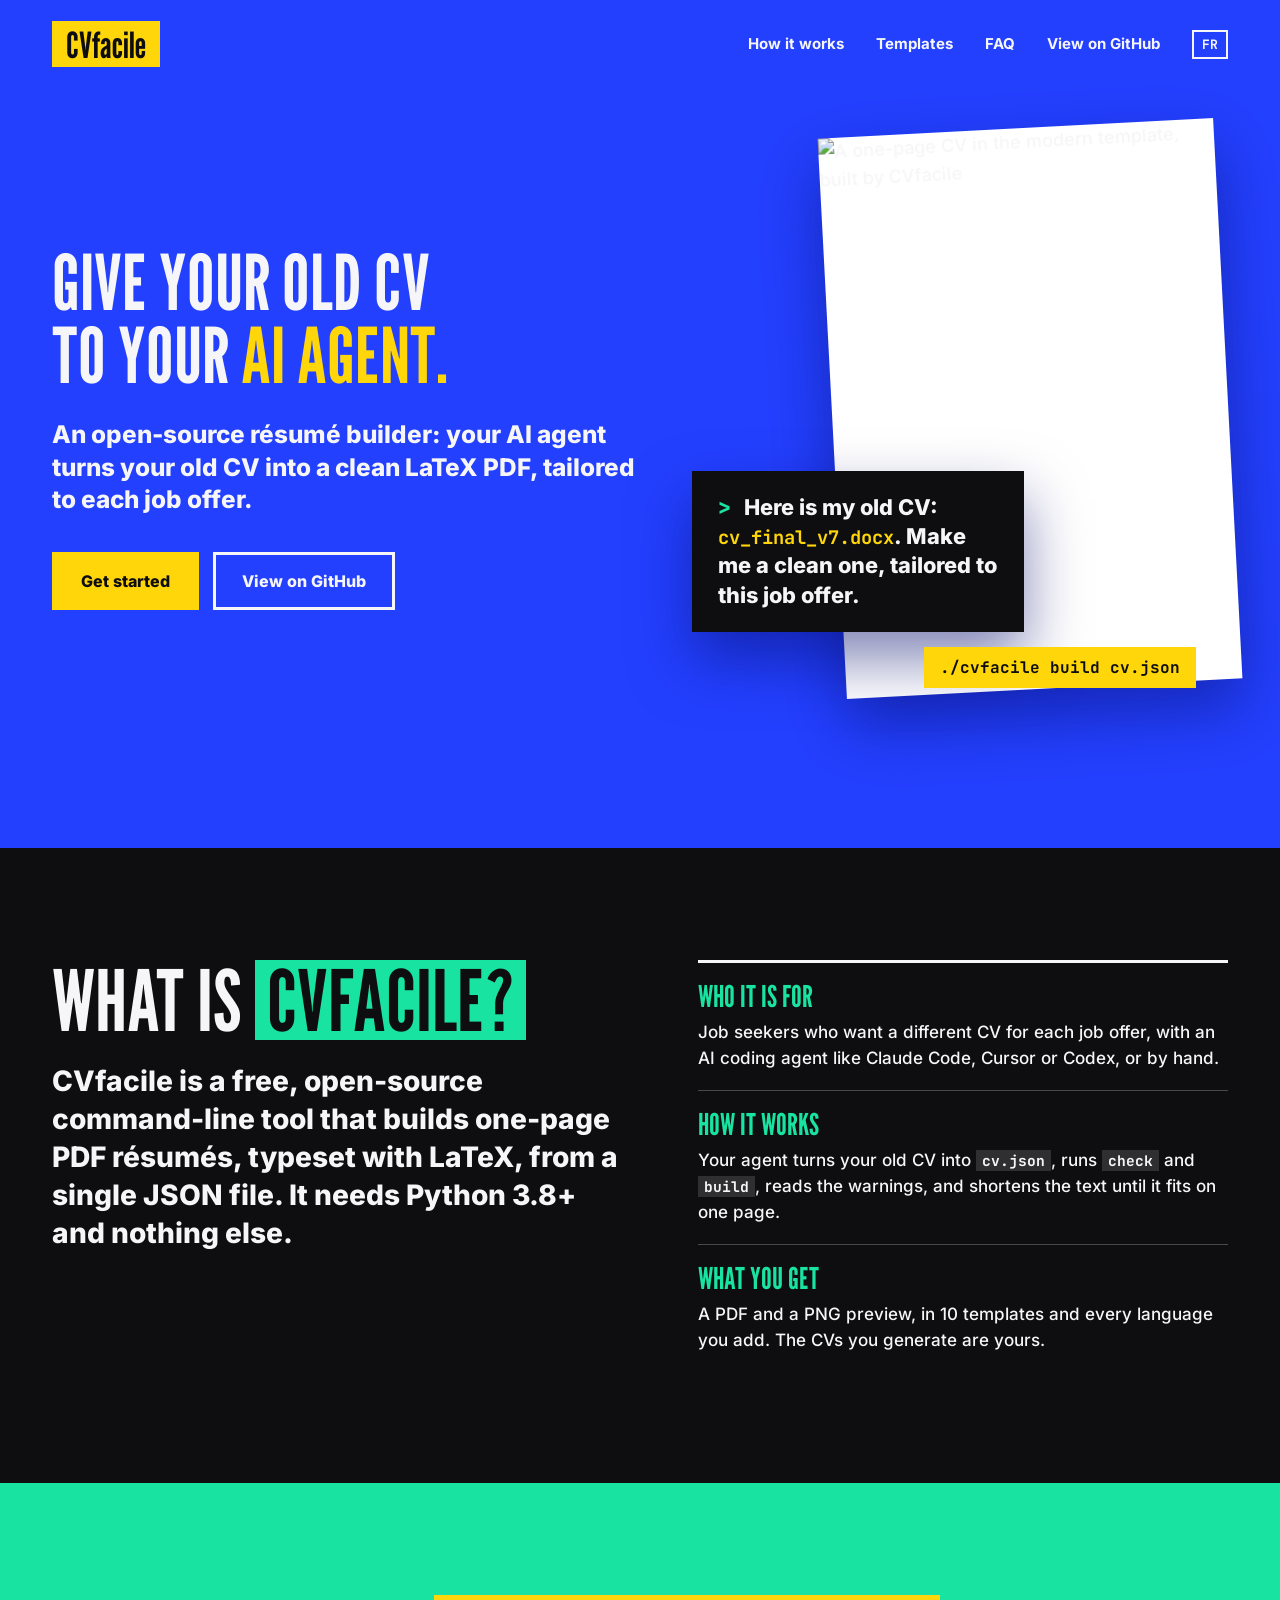
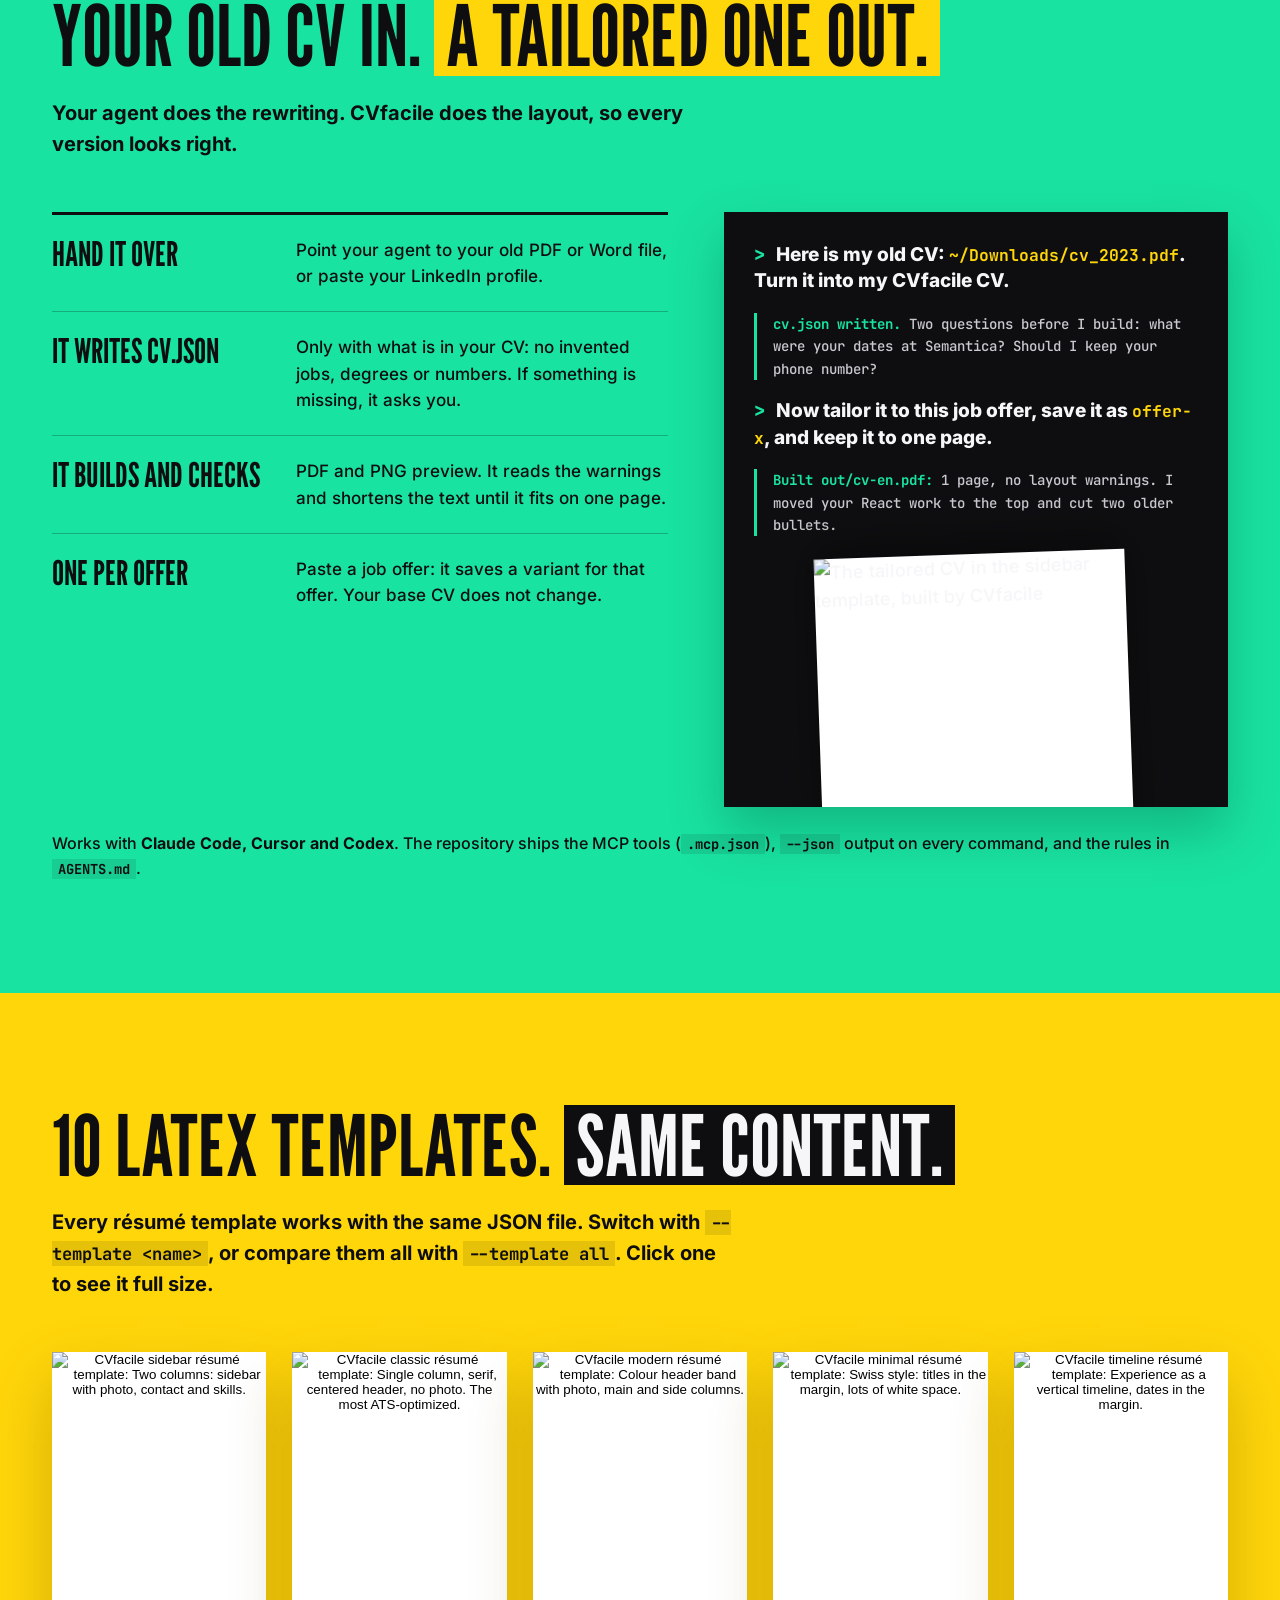
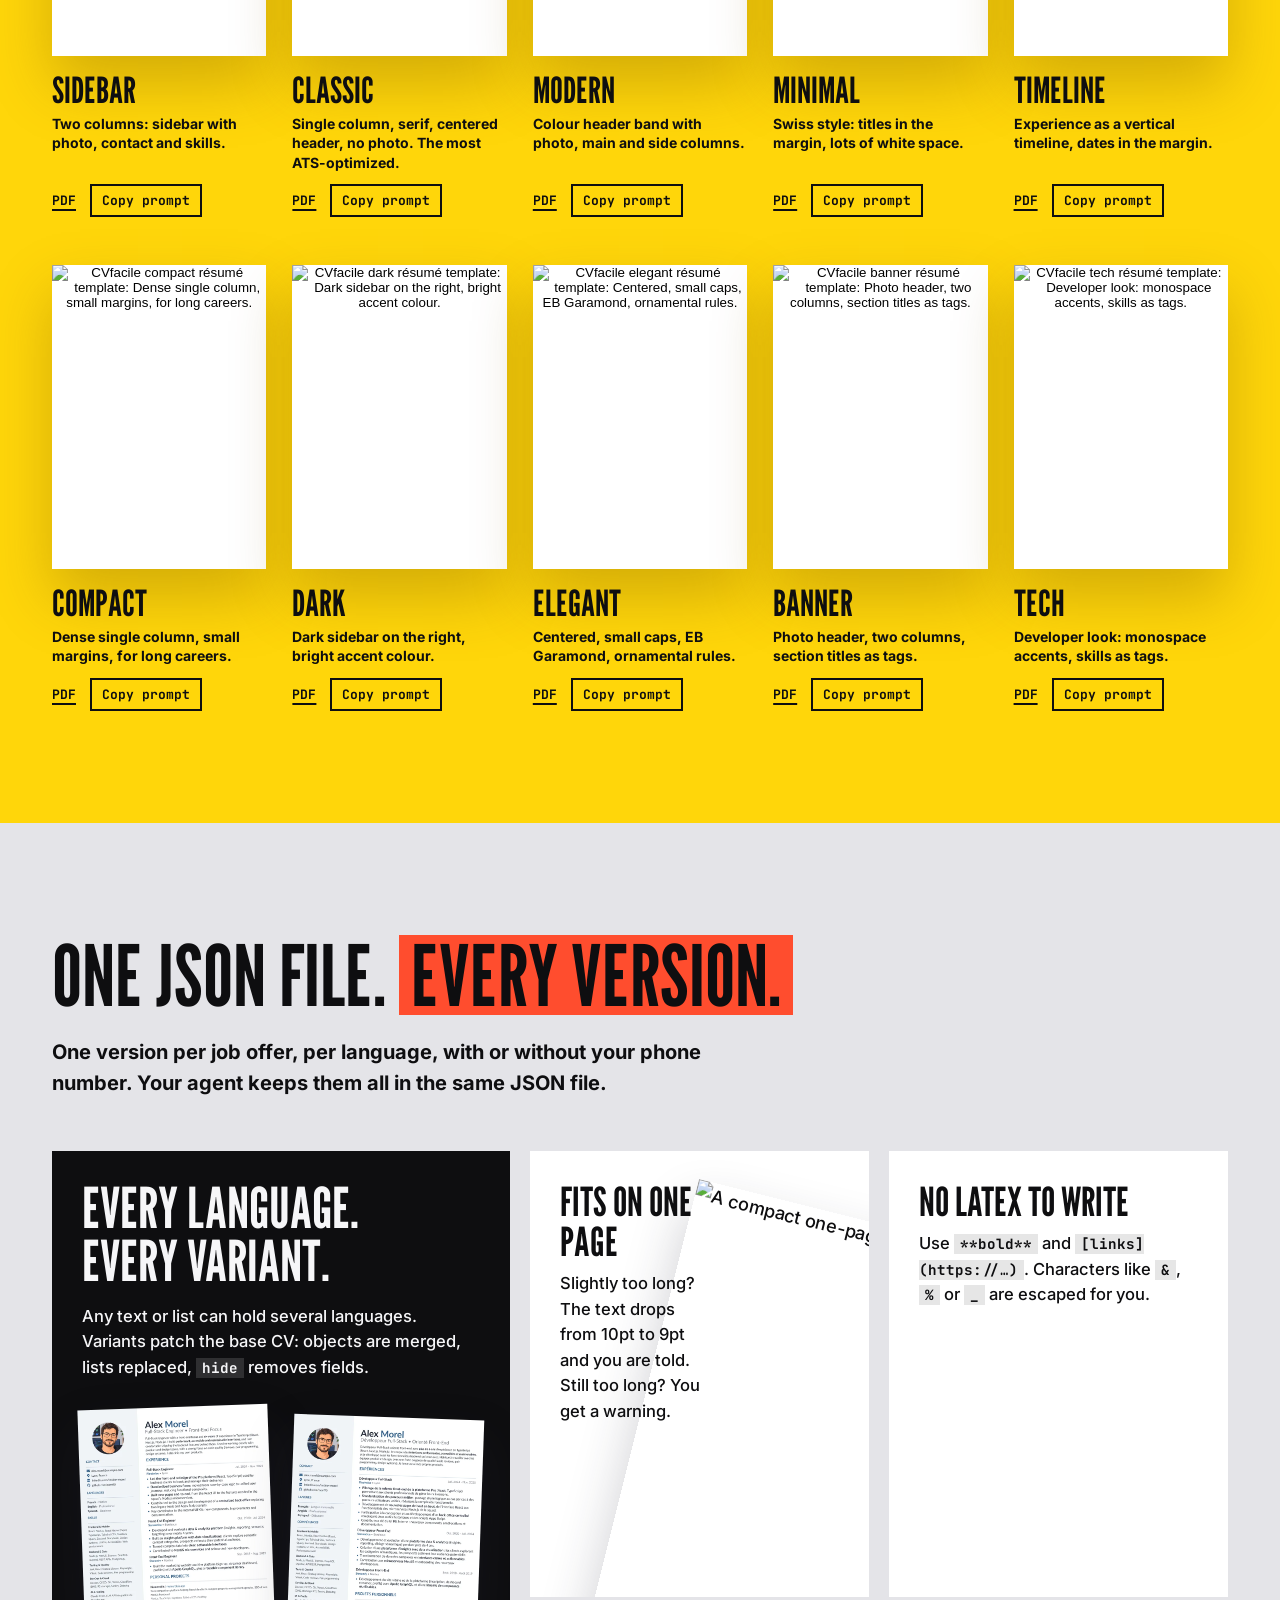
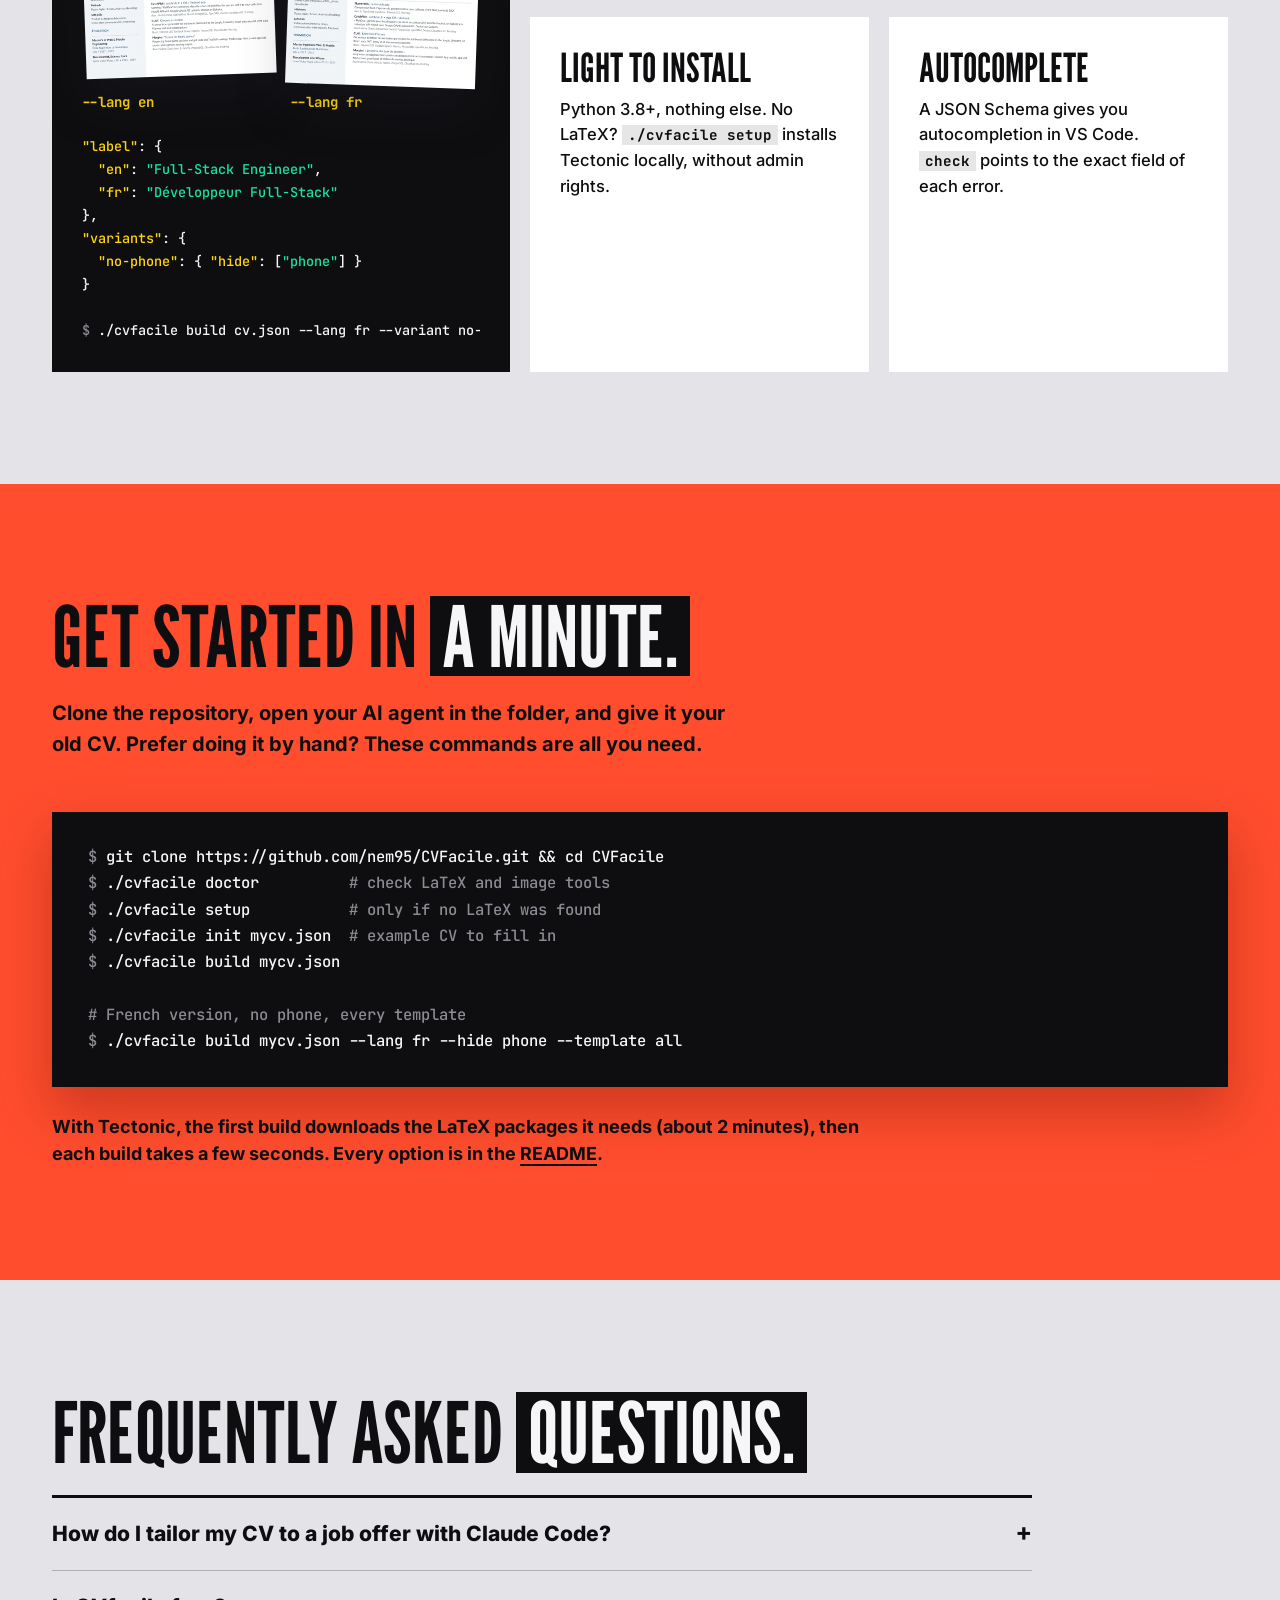
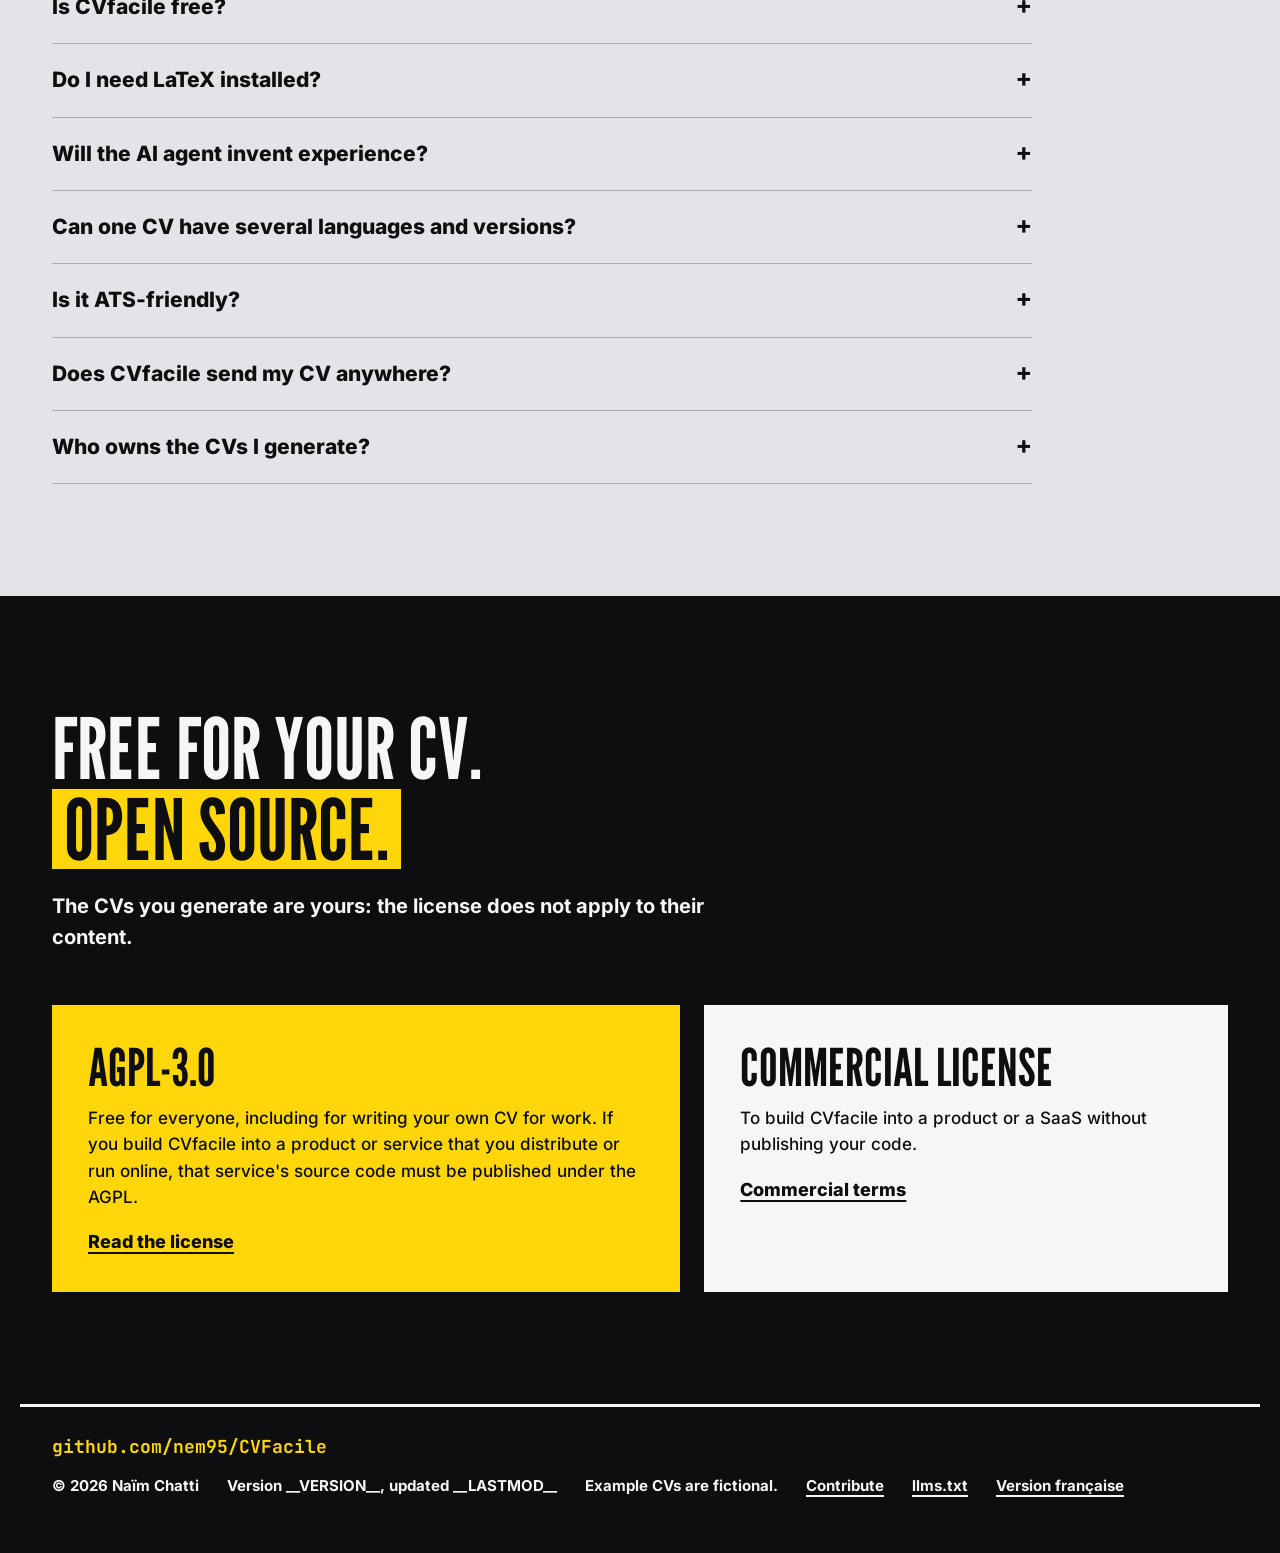
==== commit 74286fa0: "feat(site): add posthog analytics with a cookieless-first consent banner" ====
--- a/docs/index.html
+++ b/docs/index.html
@@ -29,6 +29,9 @@
 <link rel="preload" href="assets/fonts/league-gothic.woff2" as="font" type="font/woff2" crossorigin>
 <link rel="preload" href="assets/fonts/inter.woff2" as="font" type="font/woff2" crossorigin>
 <link rel="stylesheet" href="assets/site.css">
+<meta name="posthog-key" content="__POSTHOG_KEY__">
+<meta name="posthog-host" content="__POSTHOG_HOST__">
+<script src="assets/analytics.js" defer></script>
 <script>
   // Entrance animations only when the visitor accepts motion.
   if (!matchMedia("(prefers-reduced-motion: reduce)").matches && "IntersectionObserver" in window) {
@@ -457,6 +460,11 @@
   <img id="viewer-img" alt="">
 </dialog>
 
+<div id="consent" class="consent" role="region" aria-label="Cookies" hidden>
+  <p>We measure visits without cookies. Accept cookies to help us recognize returning visitors.</p>
+  <div class="consent-actions"><button type="button" class="btn solid" data-consent="granted">Accept</button><button type="button" class="btn alt" data-consent="denied">Decline</button></div>
+</div>
+
 <script src="assets/site.js" defer></script>
 </body>
 </html>
--- a/docs/assets/site.css
+++ b/docs/assets/site.css
@@ -302,3 +302,15 @@
 @media (max-width: 767px) {
   .tpl .links { flex-wrap: wrap; }
 }
+
+/* Cookie consent banner (assets/analytics.js). Accept and decline weigh the same. */
+.consent { position: fixed; z-index: 50; left: 16px; bottom: 16px; max-width: 520px; display: flex; flex-direction: column; gap: 14px; padding: 20px 22px; background: var(--ink); color: var(--paper); box-shadow: 0 18px 50px rgba(0, 0, 0, 0.45); font-size: 15px; }
+.consent[hidden] { display: none; }
+.consent p { margin: 0; }
+.consent-actions { display: flex; gap: 10px; }
+.consent .btn { padding: 10px 20px; font-size: 15px; border-width: 2px; cursor: pointer; }
+.consent .btn.alt { background: var(--paper); border-color: var(--paper); color: var(--ink); }
+@media (max-width: 767px) {
+  .consent { left: 12px; right: 12px; bottom: 12px; max-width: none; }
+  .consent-actions .btn { flex: 1; }
+}
